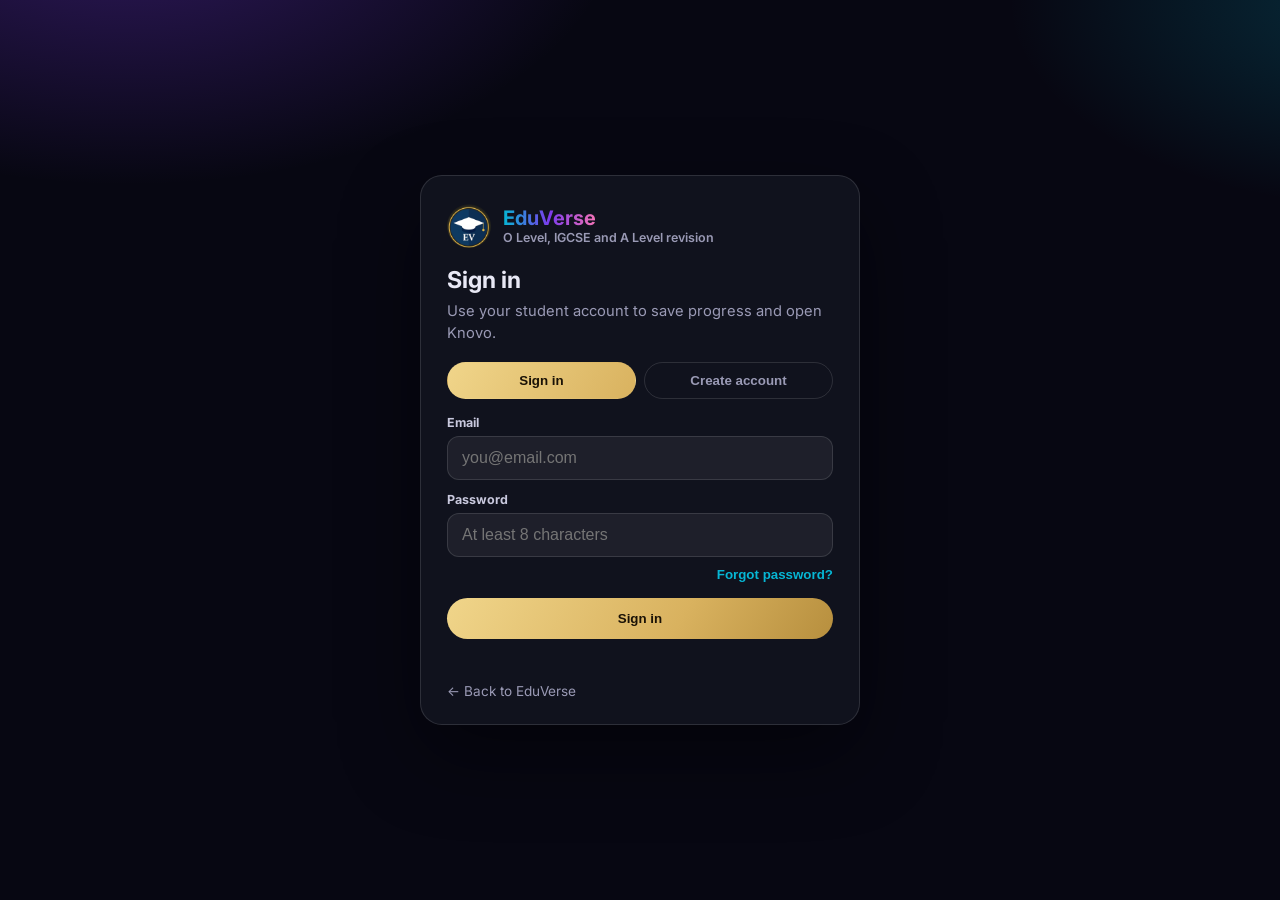
==== signin.html @ f8d031aa "Publish the EduVerse study site. Includes the restored site files, a sign-in page that matches the e" ====
<!DOCTYPE html>
<html lang="en">
<head>
<meta charset="UTF-8">
<meta name="viewport" content="width=device-width, initial-scale=1.0">
<title>Sign in — EduVerse</title>
<meta name="description" content="Sign in or create a free EduVerse student account to save progress and use Knovo.">
<meta name="theme-color" content="#070712">
<link rel="icon" type="image/png" sizes="32x32" href="icons/favicon-32.png">
<link rel="preconnect" href="https://fonts.googleapis.com">
<link rel="preconnect" href="https://fonts.gstatic.com" crossorigin>
<link href="https://fonts.googleapis.com/css2?family=Inter:wght@400;600;700;800&display=swap" rel="stylesheet">
<style>
:root{--bg:#070712;--card:#12141f;--border:rgba(255,255,255,.12);--text:#e8e8f5;--muted:#9a9ab5;--gold:#f0d58a;--gold2:#d9b25f}
*{box-sizing:border-box}
body{margin:0;min-height:100vh;font-family:Inter,system-ui,sans-serif;color:var(--text);background:radial-gradient(900px 500px at 10% -10%,rgba(124,58,237,.35),transparent 55%),radial-gradient(800px 420px at 110% 0%,rgba(6,182,212,.22),transparent 50%),var(--bg);display:flex;align-items:center;justify-content:center;padding:28px 16px}
.card{width:min(440px,100%);background:rgba(18,20,31,.92);border:1px solid var(--border);border-radius:22px;padding:28px 26px 24px;box-shadow:0 30px 80px rgba(0,0,0,.45)}
.brand{display:flex;align-items:center;gap:12px;text-decoration:none;color:inherit;margin-bottom:18px}
.brand img{width:44px;height:44px;border-radius:50%;object-fit:cover}
.brand b{font-size:1.25rem;background:linear-gradient(90deg,#06b6d4,#7c3aed,#f472b6);-webkit-background-clip:text;background-clip:text;color:transparent}
.brand span{display:block;color:var(--muted);font-size:.78rem;font-weight:600}
h1{margin:0 0 6px;font-size:1.45rem}
.lead{margin:0 0 18px;color:var(--muted);line-height:1.5;font-size:.92rem}
.tabs{display:grid;grid-template-columns:1fr 1fr;gap:8px;margin-bottom:16px}
.tabs button{border:1px solid var(--border);background:transparent;color:var(--muted);border-radius:999px;padding:10px 12px;font-weight:700;cursor:pointer}
.tabs button.on{color:#1a1206;background:linear-gradient(120deg,var(--gold),var(--gold2));border-color:transparent}
label{display:block;font-size:.78rem;font-weight:700;color:#c9c9de;margin:12px 0 6px}
input,select{width:100%;background:rgba(255,255,255,.06);border:1px solid var(--border);color:var(--text);padding:12px 14px;border-radius:12px;font-size:1rem}
.row{display:flex;justify-content:space-between;align-items:center;margin-top:10px}
.row button.link{background:none;border:none;color:#06b6d4;cursor:pointer;font-weight:700;padding:0}
.submit{width:100%;margin-top:16px;border:none;border-radius:999px;padding:13px 16px;font-weight:800;cursor:pointer;color:#1a1206;background:linear-gradient(120deg,var(--gold),var(--gold2) 60%,#b78f3e)}
.submit:disabled{opacity:.65;cursor:wait}
.msg{min-height:1.2em;margin:12px 0 0;font-size:.86rem;line-height:1.45}
.msg.err{color:#fca5a5}
.msg.ok{color:#86efac}
.back{display:inline-block;margin-top:16px;color:var(--muted);font-size:.85rem;text-decoration:none}
.back:hover{color:#fff}
</style>
</head>
<body>
<main class="card">
  <a class="brand" href="index.html"><img src="assets/eduverse_logo.png" alt=""><div><b>EduVerse</b><span>O Level, IGCSE and A Level revision</span></div></a>
  <h1 id="title">Sign in</h1>
  <p class="lead" id="lead">Use your student account to save progress and open Knovo.</p>
  <div class="tabs" role="tablist">
    <button type="button" id="tabIn" class="on" onclick="showMode('in')">Sign in</button>
    <button type="button" id="tabUp" onclick="showMode('up')">Create account</button>
  </div>
  <form id="form" autocomplete="on">
    <div id="nameWrap" hidden>
      <label for="name">Display name</label>
      <input id="name" name="name" maxlength="60" autocomplete="name" placeholder="Your name">
    </div>
    <label for="email">Email</label>
    <input id="email" name="email" type="email" required autocomplete="email" placeholder="you@email.com">
    <label for="password">Password</label>
    <input id="password" name="password" type="password" required minlength="8" autocomplete="current-password" placeholder="At least 8 characters">
    <div class="row"><span></span><button type="button" class="link" id="forgot" onclick="sendReset()">Forgot password?</button></div>
    <button class="submit" id="submit" type="submit">Sign in</button>
    <p class="msg" id="msg" role="status"></p>
  </form>
  <a class="back" id="back" href="index.html">← Back to EduVerse</a>
</main>
<script>
(function(){
  "use strict";
  var SUPA_URL="https://yazzyldmohngmotiozlj.supabase.co";
  var SUPA_KEY="sb_publishable_1p58DjFzc2m-VsPOO1thuA_gjemaUpq";
  var mode="in";
  var params=new URLSearchParams(location.search);
  function $(id){return document.getElementById(id);}
  function nextUrl(){
    var next=params.get("next")||"";
    if(!next) return "index.html";
    if(next.charAt(0)==="#") return "index.html"+next;
    if(/^[A-Za-z0-9._~/?=&%#-]+$/.test(next) && next.indexOf("..")===-1 && next.indexOf("//")!==0) return next;
    return "index.html";
  }
  function setMsg(text, kind){
    var el=$("msg");
    el.textContent=text||"";
    el.className="msg"+(kind?(" "+kind):"");
  }
  function saveSession(data){
    var user=data.user||{};
    var meta=user.user_metadata||{};
    localStorage.setItem("ev_auth_token", data.access_token);
    if(data.refresh_token) localStorage.setItem("ev_auth_refresh", data.refresh_token);
    localStorage.setItem("ev_auth_expires", String(Date.now()+((Number(data.expires_in)||3600)*1000)));
    localStorage.setItem("ev_auth_user", JSON.stringify({
      id: user.id||"",
      email: user.email||$("email").value.trim(),
      full_name: meta.full_name||$("name").value.trim()||"",
      user_role: meta.user_role||"student"
    }));
  }
  function showMode(next){
    mode=next;
    var up=next==="up";
    $("tabIn").classList.toggle("on", !up);
    $("tabUp").classList.toggle("on", up);
    $("nameWrap").hidden=!up;
    $("title").textContent=up?"Create a free account":"Sign in";
    $("lead").textContent=up?"Join EduVerse. Your notes, ranks and Knovo chats stay on your student account.":"Use your student account to save progress and open Knovo.";
    $("submit").textContent=up?"Create account":"Sign in";
    $("password").autocomplete=up?"new-password":"current-password";
    $("forgot").style.visibility=up?"hidden":"visible";
    setMsg("");
    if(up) history.replaceState(null,"","signin.html#register"+(location.search||""));
    else history.replaceState(null,"","signin.html"+(location.search||""));
  }
  window.showMode=showMode;
  async function auth(path, body){
    var res=await fetch(SUPA_URL+path,{method:"POST",headers:{"apikey":SUPA_KEY,"Authorization":"Bearer "+SUPA_KEY,"Content-Type":"application/json"},body:JSON.stringify(body)});
    var data=null;
    try{ data=await res.json(); }catch(e){ data={}; }
    if(!res.ok){
      var message=(data&& (data.msg||data.error_description||data.message||data.error)) || "Something went wrong. Please try again.";
      throw new Error(message);
    }
    return data;
  }
  $("form").addEventListener("submit", async function(ev){
    ev.preventDefault();
    var email=$("email").value.trim();
    var password=$("password").value;
    if(password.length<8){ setMsg("Use a password of at least 8 characters.","err"); return; }
    $("submit").disabled=true;
    setMsg(mode==="up"?"Creating your account…":"Signing you in…");
    try{
      if(mode==="up"){
        var name=$("name").value.trim();
        if(name.length<2){ setMsg("Please add your display name.","err"); $("submit").disabled=false; return; }
        var created=await auth("/auth/v1/signup",{email:email,password:password,data:{full_name:name,user_role:"student",study_track:"Cambridge O Level / IGCSE"}});
        if(created && created.access_token){
          saveSession(created);
          location.href=nextUrl();
          return;
        }
        setMsg("Account created. Check your email to confirm it, then sign in.","ok");
        showMode("in");
        $("email").value=email;
      }else{
        var session=await auth("/auth/v1/token?grant_type=password",{email:email,password:password});
        if(!session.access_token) throw new Error("Sign-in did not return a session.");
        saveSession(session);
        location.href=nextUrl();
        return;
      }
    }catch(err){
      setMsg(err.message||"Could not sign in.","err");
    }
    $("submit").disabled=false;
  });
  window.sendReset=async function(){
    var email=$("email").value.trim();
    if(!email){ setMsg("Enter your email first, then tap Forgot password.","err"); return; }
    $("forgot").disabled=true;
    try{
      await auth("/auth/v1/recover",{email:email});
      setMsg("If that email has an account, a reset link is on its way.","ok");
    }catch(err){
      setMsg(err.message||"Could not send a reset email.","err");
    }
    $("forgot").disabled=false;
  };
  if(location.hash==="#register") showMode("up");
  $("back").href=nextUrl();
})();
</script>
</body>
</html>
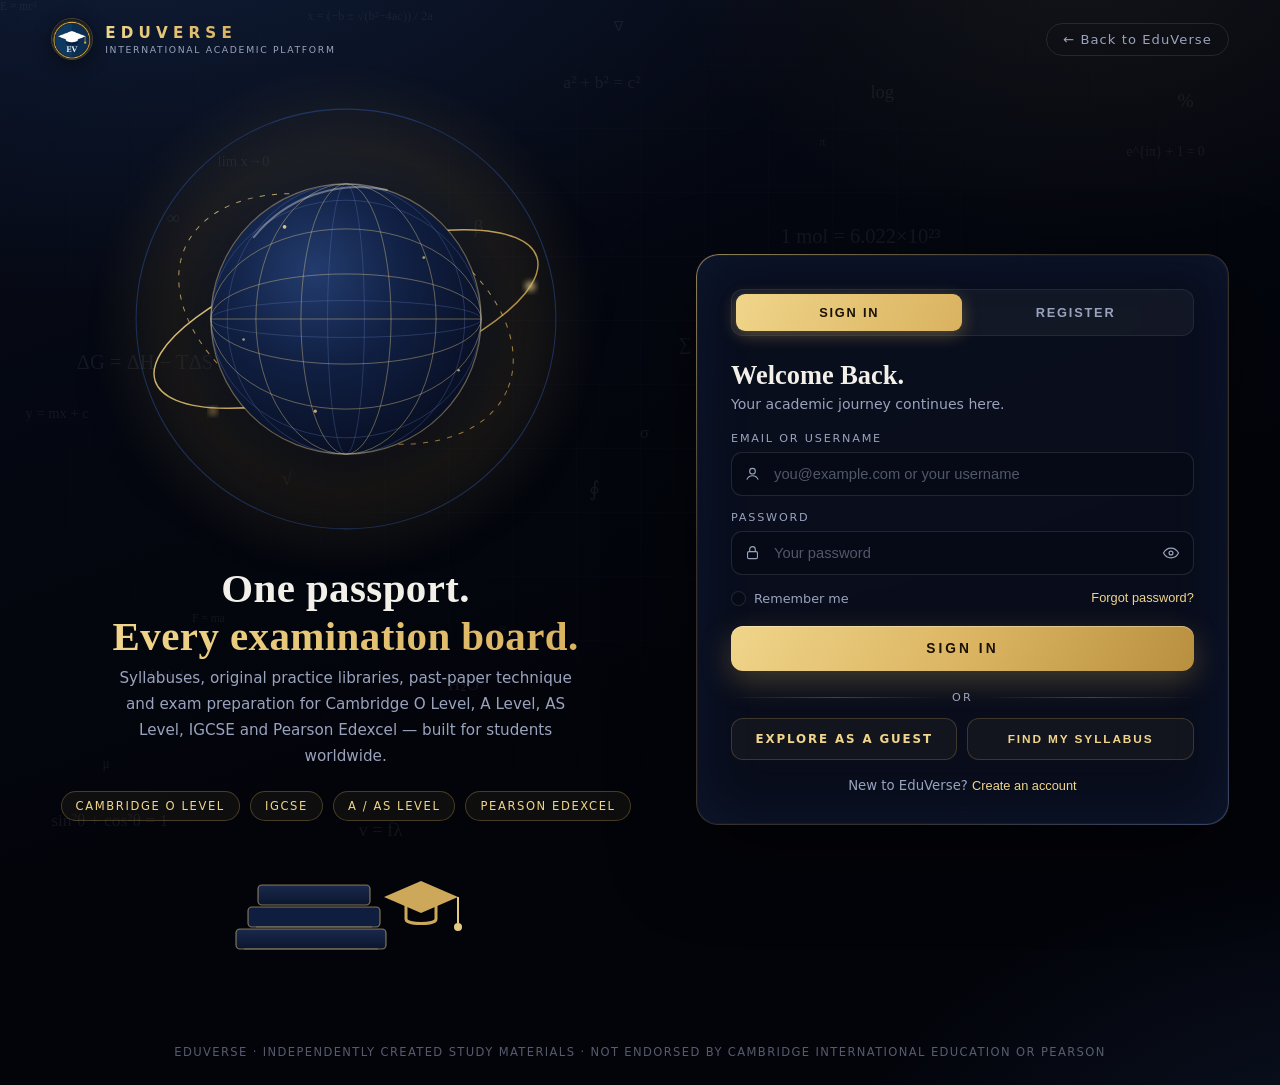
==== commit ca252b38: "Add the missing study books and original sign-in page. Restores the files from archive part 3, inclu" ====
--- a/signin.html
+++ b/signin.html
@@ -1,172 +1,850 @@
 <!DOCTYPE html>
 <html lang="en">
 <head>
-<meta charset="UTF-8">
-<meta name="viewport" content="width=device-width, initial-scale=1.0">
-<title>Sign in — EduVerse</title>
-<meta name="description" content="Sign in or create a free EduVerse student account to save progress and use Knovo.">
-<meta name="theme-color" content="#070712">
+<meta charset="utf-8">
+<meta name="viewport" content="width=device-width, initial-scale=1">
+<title>EDUVERSE — Sign In · International Academic Platform</title>
+<meta name="theme-color" content="#05070f">
+<link rel="manifest" href="manifest.webmanifest">
 <link rel="icon" type="image/png" sizes="32x32" href="icons/favicon-32.png">
-<link rel="preconnect" href="https://fonts.googleapis.com">
-<link rel="preconnect" href="https://fonts.gstatic.com" crossorigin>
-<link href="https://fonts.googleapis.com/css2?family=Inter:wght@400;600;700;800&display=swap" rel="stylesheet">
+<link rel="icon" type="image/png" sizes="192x192" href="icons/icon-192.png">
+<link rel="apple-touch-icon" href="icons/icon-192.png">
 <style>
-:root{--bg:#070712;--card:#12141f;--border:rgba(255,255,255,.12);--text:#e8e8f5;--muted:#9a9ab5;--gold:#f0d58a;--gold2:#d9b25f}
-*{box-sizing:border-box}
-body{margin:0;min-height:100vh;font-family:Inter,system-ui,sans-serif;color:var(--text);background:radial-gradient(900px 500px at 10% -10%,rgba(124,58,237,.35),transparent 55%),radial-gradient(800px 420px at 110% 0%,rgba(6,182,212,.22),transparent 50%),var(--bg);display:flex;align-items:center;justify-content:center;padding:28px 16px}
-.card{width:min(440px,100%);background:rgba(18,20,31,.92);border:1px solid var(--border);border-radius:22px;padding:28px 26px 24px;box-shadow:0 30px 80px rgba(0,0,0,.45)}
-.brand{display:flex;align-items:center;gap:12px;text-decoration:none;color:inherit;margin-bottom:18px}
-.brand img{width:44px;height:44px;border-radius:50%;object-fit:cover}
-.brand b{font-size:1.25rem;background:linear-gradient(90deg,#06b6d4,#7c3aed,#f472b6);-webkit-background-clip:text;background-clip:text;color:transparent}
-.brand span{display:block;color:var(--muted);font-size:.78rem;font-weight:600}
-h1{margin:0 0 6px;font-size:1.45rem}
-.lead{margin:0 0 18px;color:var(--muted);line-height:1.5;font-size:.92rem}
-.tabs{display:grid;grid-template-columns:1fr 1fr;gap:8px;margin-bottom:16px}
-.tabs button{border:1px solid var(--border);background:transparent;color:var(--muted);border-radius:999px;padding:10px 12px;font-weight:700;cursor:pointer}
-.tabs button.on{color:#1a1206;background:linear-gradient(120deg,var(--gold),var(--gold2));border-color:transparent}
-label{display:block;font-size:.78rem;font-weight:700;color:#c9c9de;margin:12px 0 6px}
-input,select{width:100%;background:rgba(255,255,255,.06);border:1px solid var(--border);color:var(--text);padding:12px 14px;border-radius:12px;font-size:1rem}
-.row{display:flex;justify-content:space-between;align-items:center;margin-top:10px}
-.row button.link{background:none;border:none;color:#06b6d4;cursor:pointer;font-weight:700;padding:0}
-.submit{width:100%;margin-top:16px;border:none;border-radius:999px;padding:13px 16px;font-weight:800;cursor:pointer;color:#1a1206;background:linear-gradient(120deg,var(--gold),var(--gold2) 60%,#b78f3e)}
-.submit:disabled{opacity:.65;cursor:wait}
-.msg{min-height:1.2em;margin:12px 0 0;font-size:.86rem;line-height:1.45}
-.msg.err{color:#fca5a5}
-.msg.ok{color:#86efac}
-.back{display:inline-block;margin-top:16px;color:var(--muted);font-size:.85rem;text-decoration:none}
-.back:hover{color:#fff}
+:root{
+  --bg0:#03040a; --bg1:#060b18; --navy:#0a1428; --panel:rgba(13,20,40,.62);
+  --gold:#d9b25f; --gold-2:#f0d58a; --gold-dim:rgba(217,178,95,.28);
+  --text:#f2f0e9; --muted:#9aa3bd; --line:rgba(217,178,95,.22);
+  --blue-glow:rgba(59,110,220,.16); --red:#f87171; --green:#4ade80;
+}
+*{margin:0;padding:0;box-sizing:border-box}
+html,body{min-height:100%}
+body{
+  background:
+    radial-gradient(1200px 700px at 12% -10%, rgba(43,76,138,.28), transparent 60%),
+    radial-gradient(1000px 600px at 108% 110%, rgba(43,76,138,.22), transparent 55%),
+    radial-gradient(700px 500px at 85% -5%, rgba(217,178,95,.07), transparent 60%),
+    linear-gradient(160deg, var(--bg1), var(--bg0) 60%);
+  color:var(--text);
+  font-family:"Segoe UI",system-ui,-apple-system,sans-serif;
+  overflow-x:hidden;
+}
+.serif{font-family:Georgia,"Times New Roman",serif}
+/* ---------- background decorations ---------- */
+.formula-field{position:fixed;inset:0;pointer-events:none;z-index:0;overflow:hidden}
+.formula-field span{
+  position:absolute;color:rgba(154,163,189,.10);font-family:Georgia,serif;
+  animation:drift 26s linear infinite;white-space:nowrap;user-select:none;
+}
+@keyframes drift{0%{transform:translateY(0) rotate(-4deg)}50%{transform:translateY(-26px) rotate(3deg)}100%{transform:translateY(0) rotate(-4deg)}}
+.gridlines{position:fixed;inset:0;z-index:0;pointer-events:none;opacity:.5;
+  background-image:linear-gradient(rgba(120,140,190,.05) 1px,transparent 1px),linear-gradient(90deg,rgba(120,140,190,.05) 1px,transparent 1px);
+  background-size:64px 64px;
+  mask-image:radial-gradient(900px 600px at 50% 40%,#000 30%,transparent 75%);
+  -webkit-mask-image:radial-gradient(900px 600px at 50% 40%,#000 30%,transparent 75%);
+}
+/* ---------- top bar ---------- */
+.topbar{position:relative;z-index:5;display:flex;align-items:center;justify-content:space-between;
+  padding:18px 4vw;max-width:1380px;margin:0 auto}
+.brand{display:flex;align-items:center;gap:12px;text-decoration:none}
+.brand .mark{width:42px;height:42px;flex:0 0 42px;border-radius:50%;overflow:hidden;
+  border:1px solid var(--gold-dim);box-shadow:0 4px 18px rgba(0,0,0,.45)}
+.brand .mark img{display:block;width:100%;height:100%;object-fit:cover}
+.brand .name{font-weight:800;letter-spacing:.34em;font-size:.95rem;
+  background:linear-gradient(90deg,var(--gold-2),var(--gold));-webkit-background-clip:text;background-clip:text;color:transparent}
+.brand .tagline{display:block;letter-spacing:.18em;font-size:.58rem;color:var(--muted);margin-top:2px}
+.home-link{color:var(--muted);text-decoration:none;font-size:.82rem;letter-spacing:.08em;
+  border:1px solid rgba(255,255,255,.10);padding:8px 16px;border-radius:999px;transition:.25s}
+.home-link:hover{color:var(--gold-2);border-color:var(--gold-dim);box-shadow:0 0 16px rgba(217,178,95,.15)}
+/* ---------- layout ---------- */
+.stage{position:relative;z-index:2;max-width:1380px;margin:0 auto;padding:26px 4vw 70px;
+  display:grid;grid-template-columns:1.05fr .95fr;gap:56px;align-items:center;min-height:calc(100vh - 90px)}
+/* ---------- showcase (left) ---------- */
+.showcase{text-align:center}
+.globe-wrap{position:relative;width:min(430px,80vw);margin:0 auto;aspect-ratio:1}
+.globe-glow{position:absolute;inset:-12%;border-radius:50%;
+  background:radial-gradient(circle,rgba(59,110,220,.28),rgba(217,178,95,.10) 45%,transparent 68%);
+  animation:breathe 6s ease-in-out infinite}
+@keyframes breathe{0%,100%{opacity:.75;transform:scale(1)}50%{opacity:1;transform:scale(1.045)}}
+.globe-wrap svg{position:relative;width:100%;height:100%;filter:drop-shadow(0 18px 40px rgba(0,0,0,.55))}
+.orbit-slow{transform-origin:210px 210px;animation:orbit 34s linear infinite}
+.orbit-fast{transform-origin:210px 210px;animation:orbit 18s linear infinite reverse}
+@keyframes orbit{to{transform:rotate(360deg)}}
+.showcase h1{font-family:Georgia,serif;font-weight:600;font-size:clamp(1.9rem,3.2vw,2.7rem);
+  margin:26px 0 6px;letter-spacing:.01em}
+.showcase h1 em{font-style:normal;background:linear-gradient(90deg,var(--gold-2),var(--gold));
+  -webkit-background-clip:text;background-clip:text;color:transparent}
+.showcase .lede{color:var(--muted);font-size:.95rem;max-width:480px;margin:0 auto;line-height:1.7}
+.crests{display:flex;justify-content:center;gap:10px;flex-wrap:wrap;margin-top:22px}
+.crest{font-size:.72rem;letter-spacing:.14em;color:var(--gold-2);border:1px solid var(--gold-dim);
+  padding:7px 14px;border-radius:999px;background:rgba(217,178,95,.06)}
+.shelf{margin:30px auto 0;width:min(300px,70%);opacity:.95}
+/* ---------- auth card (right) ---------- */
+.auth-card{position:relative;border-radius:22px;padding:34px 34px 30px;
+  background:var(--panel);border:1px solid var(--line);
+  backdrop-filter:blur(18px);-webkit-backdrop-filter:blur(18px);
+  box-shadow:0 30px 80px rgba(0,0,0,.55),0 0 0 1px rgba(255,255,255,.03) inset,0 0 60px rgba(59,110,220,.10) inset}
+.auth-card::before{content:"";position:absolute;inset:-1px;border-radius:23px;padding:1px;pointer-events:none;
+  background:linear-gradient(140deg,rgba(240,213,138,.5),transparent 30%,transparent 70%,rgba(59,110,220,.35));
+  -webkit-mask:linear-gradient(#000 0 0) content-box,linear-gradient(#000 0 0);-webkit-mask-composite:xor;mask-composite:exclude}
+.card-head{margin-bottom:20px}
+.card-head h2{font-family:Georgia,serif;font-size:1.65rem;font-weight:600}
+.card-head p{color:var(--muted);font-size:.88rem;margin-top:5px}
+/* tabs */
+.tabs{display:flex;position:relative;background:rgba(255,255,255,.045);border:1px solid rgba(255,255,255,.07);
+  border-radius:12px;padding:4px;margin-bottom:24px}
+.tabs button{flex:1;background:none;border:none;color:var(--muted);font-size:.8rem;font-weight:700;
+  letter-spacing:.14em;padding:11px 0;border-radius:9px;cursor:pointer;position:relative;z-index:1;transition:color .3s}
+.tabs button[aria-selected="true"]{color:#1a1206}
+.tab-ink{position:absolute;top:4px;bottom:4px;width:calc(50% - 4px);left:4px;border-radius:9px;
+  background:linear-gradient(120deg,var(--gold-2),var(--gold));
+  box-shadow:0 4px 16px rgba(217,178,95,.35);transition:transform .38s cubic-bezier(.6,.05,.2,1)}
+.tabs.register .tab-ink{transform:translateX(100%)}
+/* views */
+.view{display:none;animation:viewIn .45s cubic-bezier(.3,.7,.3,1)}
+.view.active{display:block}
+@keyframes viewIn{from{opacity:0;transform:translateY(14px)}to{opacity:1;transform:none}}
+/* fields */
+.field{margin-bottom:15px}
+.field label{display:block;font-size:.7rem;letter-spacing:.16em;color:var(--muted);margin-bottom:7px;text-transform:uppercase}
+.inwrap{position:relative}
+.inwrap .icon{position:absolute;left:13px;top:50%;transform:translateY(-50%);width:17px;height:17px;
+  color:var(--muted);transition:color .3s;pointer-events:none}
+input,select{width:100%;background:rgba(6,10,22,.72);border:1px solid rgba(255,255,255,.11);
+  color:var(--text);border-radius:11px;padding:13px 14px 13px 42px;font-size:.92rem;outline:none;
+  transition:border-color .25s, box-shadow .25s, background .25s;appearance:none}
+select{padding-left:14px;cursor:pointer;
+  background-image:url("data:image/svg+xml,%3Csvg xmlns='http://www.w3.org/2000/svg' width='10' height='6'%3E%3Cpath d='M1 1l4 4 4-4' stroke='%23d9b25f' fill='none' stroke-width='1.5'/%3E%3C/svg%3E");
+  background-repeat:no-repeat;background-position:right 14px center}
+select option{background:#0a1428;color:var(--text)}
+input::placeholder{color:rgba(154,163,189,.5)}
+input:focus,select:focus{border-color:var(--gold);box-shadow:0 0 0 3px rgba(217,178,95,.16),0 0 22px rgba(217,178,95,.14);
+  background:rgba(10,16,32,.85)}
+.inwrap:focus-within .icon{color:var(--gold)}
+input[aria-invalid="true"],select[aria-invalid="true"]{border-color:var(--red);box-shadow:0 0 0 3px rgba(248,113,113,.14)}
+.err{display:none;color:#fca5a5;font-size:.74rem;margin-top:6px;line-height:1.45}
+.err.show{display:block;animation:viewIn .3s}
+.eye{position:absolute;right:6px;top:50%;transform:translateY(-50%);background:none;border:none;cursor:pointer;
+  color:var(--muted);padding:8px;border-radius:8px;display:grid;place-items:center;transition:.25s}
+.eye:hover{color:var(--gold-2)}
+.eye svg{width:18px;height:18px}
+/* options row */
+.optrow{display:flex;justify-content:space-between;align-items:center;margin:2px 0 20px;font-size:.8rem}
+.remember{display:flex;align-items:center;gap:8px;color:var(--muted);cursor:pointer;user-select:none}
+.remember input{width:15px;height:15px;padding:0;accent-color:var(--gold);cursor:pointer}
+.linklike{background:none;border:none;color:var(--gold-2);font-size:.8rem;cursor:pointer;padding:0;
+  text-decoration:none;border-bottom:1px solid transparent;transition:.25s}
+.linklike:hover{border-bottom-color:var(--gold)}
+/* buttons */
+.btn-gold{position:relative;width:100%;border:none;cursor:pointer;border-radius:12px;padding:15px;
+  font-weight:800;letter-spacing:.22em;font-size:.86rem;color:#191104;
+  background:linear-gradient(120deg,var(--gold-2),var(--gold) 55%,#b78f3e);
+  box-shadow:0 10px 30px rgba(217,178,95,.28),0 1px 0 rgba(255,255,255,.35) inset;
+  transition:transform .22s, box-shadow .22s, filter .22s;overflow:hidden}
+.btn-gold:hover{transform:translateY(-2px);box-shadow:0 16px 42px rgba(217,178,95,.4);filter:brightness(1.06)}
+.btn-gold:active{transform:translateY(0) scale(.99)}
+.btn-gold:disabled{opacity:.75;cursor:wait;transform:none}
+.btn-gold .spinner{display:none;width:17px;height:17px;border:2.5px solid rgba(25,17,4,.25);
+  border-top-color:#191104;border-radius:50%;animation:spin .7s linear infinite;vertical-align:-3px;margin-right:9px}
+.btn-gold.loading .spinner{display:inline-block}
+@keyframes spin{to{transform:rotate(360deg)}}
+.btn-ghost{flex:1;border:1px solid var(--line);background:rgba(217,178,95,.05);color:var(--gold-2);
+  border-radius:12px;padding:13px 10px;font-weight:700;letter-spacing:.16em;font-size:.74rem;cursor:pointer;transition:.25s;text-align:center;text-decoration:none;display:block}
+.btn-ghost:hover{background:rgba(217,178,95,.13);border-color:var(--gold);box-shadow:0 0 22px rgba(217,178,95,.18);transform:translateY(-1px)}
+.btn-row{display:flex;gap:10px;margin-top:14px}
+.divider{display:flex;align-items:center;gap:12px;color:var(--muted);font-size:.7rem;letter-spacing:.2em;margin:20px 0 14px}
+.divider::before,.divider::after{content:"";flex:1;height:1px;background:linear-gradient(90deg,transparent,rgba(217,178,95,.3),transparent)}
+.switchline{text-align:center;color:var(--muted);font-size:.83rem;margin-top:18px}
+/* notice */
+.notice{display:none;border-radius:12px;padding:13px 15px;font-size:.82rem;line-height:1.6;margin-top:16px;animation:viewIn .35s}
+.notice.show{display:block}
+.notice.amber{background:rgba(217,178,95,.09);border:1px solid var(--gold-dim);color:#eed9a4}
+.notice.green{background:rgba(74,222,128,.08);border:1px solid rgba(74,222,128,.3);color:#bbf7d0}
+.notice.red{background:rgba(248,113,113,.08);border:1px solid rgba(248,113,113,.3);color:#fecaca}
+/* strength meter */
+.meter{height:4px;border-radius:99px;background:rgba(255,255,255,.08);margin-top:8px;overflow:hidden}
+.meter i{display:block;height:100%;width:0;border-radius:99px;transition:width .35s, background .35s}
+/* ---------- syllabus finder modal ---------- */
+.modal-veil{position:fixed;inset:0;z-index:50;background:rgba(3,4,10,.78);backdrop-filter:blur(8px);
+  display:none;align-items:center;justify-content:center;padding:20px}
+.modal-veil.open{display:flex;animation:veilIn .3s}
+@keyframes veilIn{from{opacity:0}to{opacity:1}}
+.modal{width:min(620px,94vw);max-height:90vh;overflow:auto;border-radius:20px;padding:32px;
+  background:linear-gradient(165deg,#0c1528,#070d1c);border:1px solid var(--line);
+  box-shadow:0 40px 100px rgba(0,0,0,.7),0 0 50px rgba(59,110,220,.12) inset;animation:viewIn .4s}
+.modal h3{font-family:Georgia,serif;font-size:1.4rem;margin-bottom:4px}
+.modal .sub{color:var(--muted);font-size:.85rem;margin-bottom:22px}
+.modal .close{float:right;background:none;border:1px solid rgba(255,255,255,.12);color:var(--muted);
+  width:32px;height:32px;border-radius:9px;cursor:pointer;font-size:.95rem;transition:.25s}
+.modal .close:hover{color:var(--gold-2);border-color:var(--gold-dim)}
+.finder-grid{display:grid;grid-template-columns:1fr 1fr;gap:14px}
+.finder-grid .field{margin-bottom:0}
+.finder-grid .full{grid-column:1/-1}
+.finder-result{display:none;margin-top:20px;border:1px solid var(--gold-dim);border-radius:14px;
+  padding:18px;background:rgba(217,178,95,.05);animation:viewIn .4s}
+.finder-result.show{display:block}
+.finder-result .subjname{font-size:1.05rem;font-weight:700;margin-bottom:4px}
+.finder-result .subjmeta{color:var(--muted);font-size:.8rem;margin-bottom:14px}
+.finder-empty{color:#eed9a4;font-size:.85rem;line-height:1.65}
+/* footer strip */
+.foot{position:relative;z-index:2;text-align:center;color:rgba(154,163,189,.55);font-size:.72rem;
+  letter-spacing:.12em;padding:0 4vw 26px}
+/* ---------- responsive ---------- */
+@media (max-width:1020px){
+  .stage{grid-template-columns:1fr;gap:36px;padding-top:10px}
+  .globe-wrap{width:min(280px,64vw)}
+  .showcase h1{margin-top:16px}
+  .shelf{display:none}
+}
+@media (max-width:520px){
+  .auth-card{padding:26px 20px}
+  .finder-grid{grid-template-columns:1fr}
+  .btn-row{flex-direction:column}
+  .brand .tagline{display:none}
+}
+@media (prefers-reduced-motion:reduce){
+  *,*::before,*::after{animation-duration:.01ms!important;animation-iteration-count:1!important;transition-duration:.01ms!important}
+}
 </style>
 </head>
 <body>
-<main class="card">
-  <a class="brand" href="index.html"><img src="assets/eduverse_logo.png" alt=""><div><b>EduVerse</b><span>O Level, IGCSE and A Level revision</span></div></a>
-  <h1 id="title">Sign in</h1>
-  <p class="lead" id="lead">Use your student account to save progress and open Knovo.</p>
-  <div class="tabs" role="tablist">
-    <button type="button" id="tabIn" class="on" onclick="showMode('in')">Sign in</button>
-    <button type="button" id="tabUp" onclick="showMode('up')">Create account</button>
+<div class="gridlines" aria-hidden="true"></div>
+<div class="formula-field" aria-hidden="true" id="formulaField"></div>
+
+<header class="topbar">
+  <a class="brand" href="index.html">
+    <span class="mark"><img src="assets/eduverse_logo.png" alt=""></span>
+    <span><span class="name">EDUVERSE</span><span class="tagline">INTERNATIONAL ACADEMIC PLATFORM</span></span>
+  </a>
+  <a class="home-link" href="index.html">← Back to EduVerse</a>
+</header>
+
+<main class="stage">
+  <!-- ================= SHOWCASE ================= -->
+  <section class="showcase" aria-hidden="false">
+    <div class="globe-wrap">
+      <div class="globe-glow"></div>
+      <svg viewBox="0 0 420 420" role="img" aria-label="Glowing globe with golden orbital lines">
+        <defs>
+          <radialGradient id="gsurf" cx="38%" cy="32%" r="80%">
+            <stop offset="0%" stop-color="#233c6e"/>
+            <stop offset="45%" stop-color="#101f42"/>
+            <stop offset="100%" stop-color="#060b1c"/>
+          </radialGradient>
+          <linearGradient id="ggold" x1="0" y1="0" x2="1" y2="1">
+            <stop offset="0%" stop-color="#f0d58a"/><stop offset="100%" stop-color="#b78f3e"/>
+          </linearGradient>
+          <filter id="soft" x="-40%" y="-40%" width="180%" height="180%">
+            <feGaussianBlur stdDeviation="3.2"/>
+          </filter>
+        </defs>
+        <!-- orbital rings -->
+        <g class="orbit-slow" opacity=".9">
+          <ellipse cx="210" cy="210" rx="196" ry="66" fill="none" stroke="url(#ggold)" stroke-width="1.4" transform="rotate(-18 210 210)"/>
+          <circle cx="390" cy="178" r="4.5" fill="#f0d58a" filter="url(#soft)"/>
+        </g>
+        <g class="orbit-fast" opacity=".75">
+          <ellipse cx="210" cy="210" rx="172" ry="110" fill="none" stroke="url(#ggold)" stroke-width="1" stroke-dasharray="5 7" transform="rotate(24 210 210)"/>
+          <circle cx="80" cy="300" r="3.2" fill="#d9b25f" filter="url(#soft)"/>
+        </g>
+        <ellipse cx="210" cy="210" rx="205" ry="205" fill="none" stroke="rgba(59,110,220,.35)" stroke-width="1"/>
+        <!-- globe sphere -->
+        <circle cx="210" cy="210" r="132" fill="url(#gsurf)" stroke="rgba(240,213,138,.4)" stroke-width="1.2"/>
+        <!-- latitude / longitude -->
+        <g stroke="rgba(240,213,138,.42)" fill="none" stroke-width=".9">
+          <ellipse cx="210" cy="210" rx="132" ry="44"/>
+          <ellipse cx="210" cy="210" rx="132" ry="88"/>
+          <ellipse cx="210" cy="210" rx="44" ry="132"/>
+          <ellipse cx="210" cy="210" rx="88" ry="132"/>
+          <line x1="78" y1="210" x2="342" y2="210"/>
+        </g>
+        <g stroke="rgba(120,150,220,.30)" fill="none" stroke-width=".8">
+          <ellipse cx="210" cy="210" rx="132" ry="18"/>
+          <ellipse cx="210" cy="210" rx="18" ry="132"/>
+          <ellipse cx="210" cy="210" rx="116" ry="132"/>
+          <ellipse cx="210" cy="210" rx="132" ry="116"/>
+        </g>
+        <!-- meridian shine + stars -->
+        <path d="M120 130 A132 132 0 0 1 250 84" stroke="rgba(255,255,255,.35)" stroke-width="2" fill="none" stroke-linecap="round"/>
+        <g fill="#f0d58a">
+          <circle cx="150" cy="120" r="1.8" opacity=".9"/><circle cx="286" cy="150" r="1.4" opacity=".7"/>
+          <circle cx="180" cy="300" r="1.6" opacity=".8"/><circle cx="320" cy="260" r="1.2" opacity=".7"/>
+          <circle cx="110" cy="230" r="1.3" opacity=".7"/>
+        </g>
+      </svg>
+    </div>
+
+    <h1 class="serif">One passport.<br><em>Every examination board.</em></h1>
+    <p class="lede">Syllabuses, original practice libraries, past-paper technique and exam preparation for Cambridge O Level, A Level, AS Level, IGCSE and Pearson Edexcel — built for students worldwide.</p>
+
+    <div class="crests">
+      <span class="crest">CAMBRIDGE O LEVEL</span>
+      <span class="crest">IGCSE</span>
+      <span class="crest">A / AS LEVEL</span>
+      <span class="crest">PEARSON EDEXCEL</span>
+    </div>
+
+    <!-- books & graduation cap -->
+    <svg class="shelf" viewBox="0 0 300 120" aria-hidden="true">
+      <defs><linearGradient id="spine" x1="0" y1="0" x2="0" y2="1"><stop offset="0%" stop-color="#1b2c52"/><stop offset="100%" stop-color="#0c1730"/></linearGradient></defs>
+      <g stroke="rgba(240,213,138,.55)" stroke-width="1.2">
+        <rect x="40" y="78" width="150" height="20" rx="4" fill="url(#spine)"/>
+        <rect x="52" y="56" width="132" height="20" rx="4" fill="#101f42"/>
+        <rect x="62" y="34" width="112" height="20" rx="4" fill="url(#spine)"/>
+        <line x1="48" y1="98" x2="182" y2="98" stroke="rgba(240,213,138,.35)"/>
+        <line x1="60" y1="76" x2="176" y2="76" stroke="rgba(240,213,138,.35)"/>
+      </g>
+      <g>
+        <path d="M225 30 L262 46 L225 62 L188 46 Z" fill="#d9b25f"/>
+        <path d="M210 54 v14 c0 6 30 6 30 0 V54" fill="none" stroke="#d9b25f" stroke-width="3"/>
+        <line x1="262" y1="46" x2="262" y2="72" stroke="#f0d58a" stroke-width="2"/>
+        <circle cx="262" cy="76" r="4" fill="#f0d58a"/>
+      </g>
+    </svg>
+  </section>
+
+  <!-- ================= AUTH CARD ================= -->
+  <section class="auth-card" aria-label="Account access">
+    <div class="tabs" id="tabs" role="tablist" aria-label="Sign in or create account">
+      <div class="tab-ink" aria-hidden="true"></div>
+      <button role="tab" id="tab-login" aria-selected="true" onclick="setTab('login')">SIGN IN</button>
+      <button role="tab" id="tab-register" aria-selected="false" onclick="setTab('register')">REGISTER</button>
+    </div>
+
+    <!-- ===== LOGIN ===== -->
+    <div class="view active" id="view-login" role="tabpanel" aria-labelledby="tab-login">
+      <div class="card-head">
+        <h2 class="serif">Welcome Back.</h2>
+        <p>Your academic journey continues here.</p>
+      </div>
+      <form id="formLogin" novalidate>
+        <div class="field">
+          <label for="loginId">Email or Username</label>
+          <div class="inwrap">
+            <svg class="icon" viewBox="0 0 24 24" fill="none" stroke="currentColor" stroke-width="1.6"><circle cx="12" cy="8" r="4"/><path d="M4 20c1.5-4 5-5.5 8-5.5s6.5 1.5 8 5.5"/></svg>
+            <input id="loginId" name="identifier" type="text" autocomplete="username" placeholder="you@example.com or your username">
+          </div>
+          <small class="err" id="err-loginId"></small>
+        </div>
+        <div class="field">
+          <label for="loginPw">Password</label>
+          <div class="inwrap">
+            <svg class="icon" viewBox="0 0 24 24" fill="none" stroke="currentColor" stroke-width="1.6"><rect x="5" y="10" width="14" height="10" rx="2"/><path d="M8 10V7a4 4 0 1 1 8 0v3"/></svg>
+            <input id="loginPw" name="password" type="password" autocomplete="current-password" placeholder="Your password">
+            <button type="button" class="eye" onclick="togglePw('loginPw',this)" aria-label="Show or hide password">
+              <svg viewBox="0 0 24 24" fill="none" stroke="currentColor" stroke-width="1.6"><path d="M2 12s3.5-6.5 10-6.5S22 12 22 12s-3.5 6.5-10 6.5S2 12 2 12Z"/><circle cx="12" cy="12" r="2.6"/></svg>
+            </button>
+          </div>
+          <small class="err" id="err-loginPw"></small>
+        </div>
+        <div class="optrow">
+          <label class="remember"><input type="checkbox" id="rememberMe"> Remember me</label>
+          <button type="button" class="linklike" onclick="showRecover()">Forgot password?</button>
+        </div>
+        <button class="btn-gold" id="btnLogin" type="submit"><span class="spinner"></span>SIGN IN</button>
+        <div class="notice" id="noticeLogin" role="alert"></div>
+      </form>
+      <div class="divider">OR</div>
+      <div class="btn-row">
+        <a class="btn-ghost" href="index.html">EXPLORE AS A GUEST</a>
+        <button class="btn-ghost" onclick="openFinder()">FIND MY SYLLABUS</button>
+      </div>
+      <p class="switchline">New to EduVerse? <button class="linklike" onclick="setTab('register')">Create an account</button></p>
+    </div>
+
+    <!-- ===== REGISTER ===== -->
+    <div class="view" id="view-register" role="tabpanel" aria-labelledby="tab-register">
+      <div class="card-head">
+        <h2 class="serif">Join EduVerse.</h2>
+        <p>Create your free account and unlock your full study workspace.</p>
+      </div>
+      <form id="formRegister" novalidate>
+        <div class="field">
+          <label for="regName">Full Name</label>
+          <div class="inwrap">
+            <svg class="icon" viewBox="0 0 24 24" fill="none" stroke="currentColor" stroke-width="1.6"><circle cx="12" cy="8" r="4"/><path d="M4 20c1.5-4 5-5.5 8-5.5s6.5 1.5 8 5.5"/></svg>
+            <input id="regName" name="fullname" type="text" autocomplete="name" placeholder="e.g. Ayesha Khan">
+          </div>
+          <small class="err" id="err-regName"></small>
+        </div>
+        <div class="field">
+          <label for="regEmail">Email Address</label>
+          <div class="inwrap">
+            <svg class="icon" viewBox="0 0 24 24" fill="none" stroke="currentColor" stroke-width="1.6"><rect x="3" y="5" width="18" height="14" rx="2"/><path d="m3 7 9 6 9-6"/></svg>
+            <input id="regEmail" name="email" type="email" autocomplete="email" placeholder="you@example.com">
+          </div>
+          <small class="err" id="err-regEmail"></small>
+        </div>
+        <div class="field">
+          <label for="regUser">Username</label>
+          <div class="inwrap">
+            <svg class="icon" viewBox="0 0 24 24" fill="none" stroke="currentColor" stroke-width="1.6"><path d="M4 6h16M4 12h10M4 18h13"/></svg>
+            <input id="regUser" name="username" type="text" autocomplete="username" placeholder="letters, numbers, _ only">
+          </div>
+          <small class="err" id="err-regUser"></small>
+        </div>
+        <div class="field">
+          <label for="regPw">Password</label>
+          <div class="inwrap">
+            <svg class="icon" viewBox="0 0 24 24" fill="none" stroke="currentColor" stroke-width="1.6"><rect x="5" y="10" width="14" height="10" rx="2"/><path d="M8 10V7a4 4 0 1 1 8 0v3"/></svg>
+            <input id="regPw" name="password" type="password" autocomplete="new-password" placeholder="Minimum 8 characters">
+            <button type="button" class="eye" onclick="togglePw('regPw',this)" aria-label="Show or hide password">
+              <svg viewBox="0 0 24 24" fill="none" stroke="currentColor" stroke-width="1.6"><path d="M2 12s3.5-6.5 10-6.5S22 12 22 12s-3.5 6.5-10 6.5S2 12 2 12Z"/><circle cx="12" cy="12" r="2.6"/></svg>
+            </button>
+          </div>
+          <div class="meter" aria-hidden="true"><i id="pwMeter"></i></div>
+          <small class="err" id="err-regPw"></small>
+        </div>
+        <div class="field">
+          <label for="regPw2">Confirm Password</label>
+          <div class="inwrap">
+            <svg class="icon" viewBox="0 0 24 24" fill="none" stroke="currentColor" stroke-width="1.6"><path d="M9 12.5 11 15l4.5-5.5"/><circle cx="12" cy="12" r="9"/></svg>
+            <input id="regPw2" name="confirm" type="password" autocomplete="new-password" placeholder="Repeat your password">
+          </div>
+          <small class="err" id="err-regPw2"></small>
+        </div>
+        <div class="finder-grid">
+          <div class="field">
+            <label for="regRole">Account Role</label>
+            <select id="regRole" name="role" onchange="roleInfo()">
+              <option value="student">Student</option>
+              <option value="teacher">Teacher</option>
+            </select>
+            <small class="err" id="err-regRole"></small>
+          </div>
+          <div class="field">
+            <label for="regBoard">Exam Board</label>
+            <select id="regBoard" name="board">
+              <option value="">Select board…</option>
+              <option value="cambridge">Cambridge International</option>
+              <option value="edexcel">Pearson Edexcel</option>
+            </select>
+            <small class="err" id="err-regBoard"></small>
+          </div>
+          <div class="field">
+            <label for="regQual">Qualification</label>
+            <select id="regQual" name="qualification">
+              <option value="">Select qualification…</option>
+              <option>O Level</option>
+              <option>IGCSE</option>
+              <option>AS Level</option>
+              <option>A Level</option>
+            </select>
+            <small class="err" id="err-regQual"></small>
+          </div>
+        </div>
+        <div class="notice" id="roleInfo" style="display:none;margin:4px 0 2px"></div>
+        <div style="height:16px"></div>
+        <button class="btn-gold" id="btnRegister" type="submit"><span class="spinner"></span>CREATE MY ACCOUNT</button>
+        <div class="notice" id="noticeRegister" role="alert"></div>
+      </form>
+      <p class="switchline">Already have an account? <button class="linklike" onclick="setTab('login')">Sign in</button></p>
+    </div>
+
+    <!-- ===== RECOVER ===== -->
+    <div class="view" id="view-recover" aria-label="Password recovery">
+      <div class="card-head">
+        <h2 class="serif">Reset your password.</h2>
+        <p>Enter your account email and we will send you a reset link.</p>
+      </div>
+      <form id="formRecover" novalidate>
+        <div class="field">
+          <label for="recEmail">Email Address</label>
+          <div class="inwrap">
+            <svg class="icon" viewBox="0 0 24 24" fill="none" stroke="currentColor" stroke-width="1.6"><rect x="3" y="5" width="18" height="14" rx="2"/><path d="m3 7 9 6 9-6"/></svg>
+            <input id="recEmail" name="email" type="email" autocomplete="email" placeholder="you@example.com">
+          </div>
+          <small class="err" id="err-recEmail"></small>
+        </div>
+        <button class="btn-gold" id="btnRecover" type="submit"><span class="spinner"></span>SEND RESET LINK</button>
+        <div class="notice" id="noticeRecover" role="alert"></div>
+      </form>
+      <p class="switchline"><button class="linklike" onclick="showLogin()">← Back to sign in</button></p>
+    </div>
+  </section>
+</main>
+
+<!-- ================= SYLLABUS FINDER ================= -->
+<div class="modal-veil" id="finderVeil" role="dialog" aria-modal="true" aria-labelledby="finderTitle">
+  <div class="modal">
+    <button class="close" onclick="closeFinder()" aria-label="Close">✕</button>
+    <h3 class="serif" id="finderTitle">Find My Syllabus</h3>
+    <p class="sub">Choose your board, qualification and subject — we will take you straight to its EduVerse resources.</p>
+    <div class="finder-grid">
+      <div class="field">
+        <label for="fBoard">1 · Exam Board</label>
+        <select id="fBoard" onchange="finderStep()">
+          <option value="">Select board…</option>
+          <option value="cambridge">Cambridge International</option>
+          <option value="edexcel">Pearson Edexcel</option>
+        </select>
+      </div>
+      <div class="field">
+        <label for="fQual">2 · Qualification</label>
+        <select id="fQual" onchange="finderStep()">
+          <option value="">Select qualification…</option>
+          <option value="olevel">O Level</option>
+          <option value="igcse">IGCSE</option>
+          <option value="aslevel">AS Level</option>
+          <option value="alevel">A Level</option>
+        </select>
+      </div>
+      <div class="field full">
+        <label for="fSubject">3 · Subject</label>
+        <select id="fSubject" onchange="finderStep()">
+          <option value="">Select subject…</option>
+        </select>
+      </div>
+    </div>
+    <div class="finder-result" id="finderResult"></div>
   </div>
-  <form id="form" autocomplete="on">
-    <div id="nameWrap" hidden>
-      <label for="name">Display name</label>
-      <input id="name" name="name" maxlength="60" autocomplete="name" placeholder="Your name">
-    </div>
-    <label for="email">Email</label>
-    <input id="email" name="email" type="email" required autocomplete="email" placeholder="you@email.com">
-    <label for="password">Password</label>
-    <input id="password" name="password" type="password" required minlength="8" autocomplete="current-password" placeholder="At least 8 characters">
-    <div class="row"><span></span><button type="button" class="link" id="forgot" onclick="sendReset()">Forgot password?</button></div>
-    <button class="submit" id="submit" type="submit">Sign in</button>
-    <p class="msg" id="msg" role="status"></p>
-  </form>
-  <a class="back" id="back" href="index.html">← Back to EduVerse</a>
-</main>
+</div>
+
+<p class="foot">EDUVERSE · INDEPENDENTLY CREATED STUDY MATERIALS · NOT ENDORSED BY CAMBRIDGE INTERNATIONAL EDUCATION OR PEARSON</p>
 <script>
+/* ============================================================
+   EDUVERSE — Auth front-end
+   AUTHENTICATION ADAPTER
+   ------------------------------------------------------------
+   This page is fully wired to a real authentication API.
+   Set EV_AUTH.baseUrl to your auth server (or leave "" for
+   same-origin) and expose these endpoints:
+     POST {baseUrl}/api/auth/login     {identifier, password}
+     POST {baseUrl}/api/auth/register  {name, email, username, password, board, qualification}
+     POST {baseUrl}/api/auth/recover   {email}
+   Expected JSON success: {"ok":true, "token":"…", "user":{…}}
+   Expected JSON failure: {"ok":false, "error":"message"}
+   The server MUST hash passwords (bcrypt/argon2) and issue
+   sessions/JWTs over HTTPS. This page never stores passwords:
+   only the "Remember me" IDENTIFIER is kept in localStorage,
+   and only after a successful, server-confirmed sign-in.
+   ============================================================ */
+const EV_AUTH = {
+  /* OPTION A — Supabase (recommended, free): create a project at https://supabase.com,
+     open Project Settings → API, and paste the two values below. The moment both are
+     filled in, real registration, login and password reset work — no other code change.
+     (In Supabase: Authentication → Providers → Email ON; for testing you may turn
+     "Confirm email" OFF so logins work instantly.) */
+  supabase: { url: "https://yazzyldmohngmotiozlj.supabase.co", anonKey: "sb_publishable_1p58DjFzc2m-VsPOO1thuA_gjemaUpq" },
+  /* OPTION B — your own API: fill baseUrl and keep the endpoints below. */
+  baseUrl: "",   // e.g. "https://api.eduverse.example.com"
+  endpoints: { login:"/api/auth/login", register:"/api/auth/register", recover:"/api/auth/recover" },
+  timeoutMs: 9000
+};
+
+/* ---------- already signed in? skip this page entirely ---------- */
 (function(){
-  "use strict";
-  var SUPA_URL="https://yazzyldmohngmotiozlj.supabase.co";
-  var SUPA_KEY="sb_publishable_1p58DjFzc2m-VsPOO1thuA_gjemaUpq";
-  var mode="in";
-  var params=new URLSearchParams(location.search);
-  function $(id){return document.getElementById(id);}
-  function nextUrl(){
-    var next=params.get("next")||"";
-    if(!next) return "index.html";
-    if(next.charAt(0)==="#") return "index.html"+next;
-    if(/^[A-Za-z0-9._~/?=&%#-]+$/.test(next) && next.indexOf("..")===-1 && next.indexOf("//")!==0) return next;
-    return "index.html";
+  try{
+    const tok = localStorage.getItem("ev_auth_token");
+    if(!tok) return;
+    const exp = Number(localStorage.getItem("ev_auth_expires")||"0");
+    const hasRefresh = !!localStorage.getItem("ev_auth_refresh");
+    let jwtExpMs = 0;
+    try{ jwtExpMs = (JSON.parse(atob(tok.split(".")[1].replace(/-/g,"+").replace(/_/g,"/"))).exp||0)*1000; }catch(_){}
+    const alive = (exp && exp > Date.now()+60000) || (jwtExpMs && jwtExpMs > Date.now()+60000) || hasRefresh;
+    if(!alive) return; /* expired with no way to renew — stay and sign in again */
+    const next = new URLSearchParams(location.search).get("next") || "";
+    const n = next ? decodeURIComponent(next) : "";
+    location.replace(n ? (n.startsWith("#") ? ("index.html" + n) : n) : "index.html");
+  }catch(_){}
+})();
+
+/* ---------- background formulas ---------- */
+(function(){
+  const syms = ["E = mc²","∑","∫ f(x) dx","π","√","Δ","λ","θ","a² + b² = c²","y = mx + c","φ","∞","PV = nRT","x = (−b ± √(b²−4ac)) / 2a","∂","H₂O","e^{iπ} + 1 = 0","∮","sin²θ + cos²θ = 1","n = m / M","F = ma","log","P(A|B)","α","β","v = u + at","∇","ΔG = ΔH − TΔS","x³","lim x→0","NaCl","v = fλ","≠","≈","%","σ","μ","1 mol = 6.022×10²³"];
+  const field = document.getElementById('formulaField');
+  let html = "";
+  syms.forEach((s,i)=>{
+    const top = (i*37)%96, left = (i*53)%95, size = .72 + ((i*7)%10)/16, dur = 18 + (i*11)%20, delay = -(i*3)%20;
+    html += `<span style="top:${top}%;left:${left}%;font-size:${size}rem;animation-duration:${dur}s;animation-delay:${delay}s">${s}</span>`;
+  });
+  field.innerHTML = html;
+})();
+
+/* ---------- view & tab switching ---------- */
+const views = { login:"view-login", register:"view-register", recover:"view-recover" };
+function showView(name){
+  Object.values(views).forEach(id=>document.getElementById(id).classList.remove("active"));
+  document.getElementById(views[name]).classList.add("active");
+  const tabs = document.getElementById("tabs");
+  tabs.classList.toggle("register", name==="register");
+  document.getElementById("tab-login").setAttribute("aria-selected", name==="login"||name==="recover" ? "true":"false");
+  document.getElementById("tab-register").setAttribute("aria-selected", name==="register" ? "true":"false");
+}
+function setTab(name){ showView(name); clearNotices(); }
+function showRecover(){ showView("recover"); clearNotices(); }
+function showLogin(){ showView("login"); clearNotices(); }
+
+/* ---------- helpers ---------- */
+function togglePw(id, btn){
+  const el = document.getElementById(id);
+  const show = el.type === "password";
+  el.type = show ? "text" : "password";
+  btn.style.color = show ? "var(--gold-2)" : "";
+}
+function setErr(id, msg){
+  const input = document.getElementById(id), err = document.getElementById("err-"+id);
+  if(err){ err.textContent = msg||""; err.classList.toggle("show", !!msg); }
+  if(input) input.setAttribute("aria-invalid", msg ? "true" : "false");
+}
+function notice(id, kind, msg){
+  const n = document.getElementById(id);
+  n.className = "notice show " + kind; n.innerHTML = msg;
+}
+function clearNotices(){
+  document.querySelectorAll(".notice").forEach(n=>n.className="notice");
+  document.querySelectorAll(".err").forEach(e=>e.classList.remove("show"));
+  document.querySelectorAll("[aria-invalid]").forEach(i=>i.removeAttribute("aria-invalid"));
+}
+function setLoading(btnId, on){ document.getElementById(btnId).classList.toggle("loading", on); document.getElementById(btnId).disabled = on; }
+const emailOk = e => /^[^\s@]+@[^\s@]+\.[^\s@]{2,}$/.test(e);
+/* turn raw server messages into plain language students understand */
+function friendlyAuthError(raw){
+  const m = (raw||"").toLowerCase();
+  if(!m) return "Please try again.";
+  if(m.indexOf("over_email_send_rate_limit")!==-1) return "Too many emails sent from our side lately — please wait about an hour and try again.";
+  if(m.indexOf("email not confirmed")!==-1) return "Please confirm your email first — open the link we sent you, then sign in.";
+  if(m.indexOf("invalid login credentials")!==-1) return "That email and password don't match any account. Double-check both, or reset your password below.";
+  if(m.indexOf("user already registered")!==-1 || m.indexOf("already been registered")!==-1) return "An account with this email already exists — try signing in instead, or reset your password.";
+  if(m.indexOf("password should be at least")!==-1) return "Please choose a longer password (at least 6 characters).";
+  if(m.indexOf("unable to validate email address")!==-1 || m.indexOf("invalid email")!==-1) return "That email address doesn't look valid — please check it.";
+  if(m.indexOf("too many requests")!==-1) return "Too many attempts in a short time — please wait a minute and try again.";
+  if(m.indexOf("network")!==-1 || m.indexOf("failed to fetch")!==-1 || m.indexOf("abort")!==-1) return "Connection problem — check your internet and try again.";
+  return raw;
+}
+
+/* ---------- auth transport ---------- */
+async function authCall(kind, payload){
+  const ctrl = new AbortController();
+  const t = setTimeout(()=>ctrl.abort(), EV_AUTH.timeoutMs);
+  try{
+    /* --- Supabase path --- */
+    if(EV_AUTH.supabase.url && EV_AUTH.supabase.anonKey){
+      const base = EV_AUTH.supabase.url.replace(/\/$/, "");
+      const H = { "apikey": EV_AUTH.supabase.anonKey, "Authorization":"Bearer "+EV_AUTH.supabase.anonKey,
+                  "Content-Type":"application/json", "Accept":"application/json" };
+      let u="", body={};
+      if(kind==="login"){
+        if(!emailOk(payload.identifier)) return { ok:false, error:"Supabase sign-in uses your email address." };
+        u=base+"/auth/v1/token?grant_type=password"; body={ email:payload.identifier, password:payload.password };
+      }else if(kind==="register"){
+        u=base+"/auth/v1/signup"; body={ email:payload.email, password:payload.password,
+          data:{ full_name:payload.name, user_role:payload.user_role, name:payload.name, username:payload.username, board:payload.board, qualification:payload.qualification } };
+      }else{
+        u=base+"/auth/v1/recover"; body={ email:payload.email };
+      }
+      const r = await fetch(u, { method:"POST", headers:H, body:JSON.stringify(body), signal:ctrl.signal });
+      let d=null; try{ d=await r.json(); }catch(e){}
+      if(kind==="recover"){ return r.ok ? { ok:true } : { ok:false, error:(d&&(d.error_description||d.msg))||"Could not send the reset email." }; }
+      if(r.ok && d && d.access_token){ return { ok:true, token:d.access_token, refresh_token:d.refresh_token||"", expires_in:d.expires_in||3600, user:d.user||null }; }
+      if(r.ok && kind==="register"){ return { ok:true, needsConfirm:true }; }
+      const msg=(d&&(d.error_description||d.msg||d.message))||("Request failed ("+r.status+").");
+      return { ok:false, error:msg };
+    }
+    /* --- custom API path --- */
+    if(!EV_AUTH.baseUrl) return { ok:false, unconfigured:true };
+    const res = await fetch(EV_AUTH.baseUrl + EV_AUTH.endpoints[kind], {
+      method:"POST", headers:{ "Content-Type":"application/json", "Accept":"application/json" },
+      body: JSON.stringify(payload), signal: ctrl.signal, credentials:"include"
+    });
+    let data = null;
+    try{ data = await res.json(); }catch(e){ return { ok:false, unconfigured:true }; }
+    if(!data || typeof data !== "object") return { ok:false, unconfigured:true };
+    return data;
+  }catch(e){
+    return { ok:false, unconfigured:true };
+  }finally{ clearTimeout(t); }
+}
+const NOT_CONNECTED =
+  "<b>Sign-in service not connected yet.</b><br>The EDUVERSE account system is not linked to this deployment, so nothing was sent or stored — your details are safe. To activate real accounts, the easiest path is a free <b>Supabase</b> project: create one at supabase.com, copy the Project URL and anon key into <code>EV_AUTH.supabase</code> in this page — registration, login and reset start working immediately. (Or connect your own API: set <code>EV_AUTH.baseUrl</code> in this page to the server and expose <code>/api/auth/login</code>, <code>/api/auth/register</code> and <code>/api/auth/recover</code> (passwords hashed server-side with bcrypt/argon2, sessions over HTTPS, returning <code>{ok:true, token:&quot;…&quot;}</code> — the token unlocks the member libraries). These forms are fully wired and will work the moment the endpoint is live.";
+
+/* ---------- session + return path ---------- */
+const NEXT_PAGE = new URLSearchParams(location.search).get("next") || "";
+function storeSession(res, who){
+  try{
+    const tok = res.token || res.sessionToken || res.access_token || "";
+    if(tok) localStorage.setItem("ev_auth_token", tok);   // server-issued session token — never the password
+    if(res.refresh_token) localStorage.setItem("ev_auth_refresh", res.refresh_token);   // lets Knovo/Live Lesson renew silently
+    if(tok) localStorage.setItem("ev_auth_expires", String(Date.now() + (Number(res.expires_in)||3600)*1000));
+    const meta = (res.user && res.user.user_metadata) || {};
+    const info = { email: who || (res.user && res.user.email) || "",
+      full_name: meta.full_name || meta.name || "", user_role: meta.user_role || "" };
+    localStorage.setItem("ev_auth_user", JSON.stringify(info));
+  }catch(_){}
+}
+function destAfterAuth(){ return "index.html" + (NEXT_PAGE ? decodeURIComponent(NEXT_PAGE) : ""); }
+
+/* ---------- login ---------- */
+document.getElementById("formLogin").addEventListener("submit", async function(e){
+  e.preventDefault(); clearNotices();
+  const id = document.getElementById("loginId").value.trim();
+  const pw = document.getElementById("loginPw").value;
+  let ok = true;
+  if(!id){ setErr("loginId","Please enter your email or username."); ok=false; }
+  if(!pw){ setErr("loginPw","Please enter your password."); ok=false; }
+  if(!ok) return;
+  setLoading("btnLogin", true);
+  const res = await authCall("login", { identifier:id, password:pw });
+  setLoading("btnLogin", false);
+  document.getElementById("loginPw").value = "";            // never retain the password
+  if(res.unconfigured){ notice("noticeLogin","amber", NOT_CONNECTED); return; }
+  if(res.ok){
+    if(document.getElementById("rememberMe").checked){
+      try{ localStorage.setItem("eduverse_remembered_id", id); }catch(_){}
+    } else { try{ localStorage.removeItem("eduverse_remembered_id"); }catch(_){} }
+    storeSession(res, id);
+    notice("noticeLogin","green","<b>Signed in successfully.</b> Taking you to your workspace…");
+    setTimeout(()=>location.href=destAfterAuth(), 900);
+  }else{
+    notice("noticeLogin","red","<b>Sign-in failed.</b> " + friendlyAuthError(res.error));
   }
-  function setMsg(text, kind){
-    var el=$("msg");
-    el.textContent=text||"";
-    el.className="msg"+(kind?(" "+kind):"");
+});
+(function(){ try{ const saved = localStorage.getItem("eduverse_remembered_id");
+  if(saved){ document.getElementById("loginId").value = saved; document.getElementById("rememberMe").checked = true; } }catch(_){} })();
+
+/* ---------- register ---------- */
+function roleInfo(){
+  const box=document.getElementById("roleInfo");
+  if(document.getElementById("regRole").value==="teacher"){
+    box.style.display="block";
+    box.className="notice show amber";
+    box.innerHTML="<b>✦ Teacher account benefits</b> — verified teachers get <b>$1.50 off</b> every paid paper folder and Knovo plan, early access to new subject folders, and priority listing for teacher-shared note packs. Register with your school email if you have one; we may ask for light verification before the discount activates.";
+  }else{
+    box.style.display="none";box.className="notice";box.innerHTML="";
   }
-  function saveSession(data){
-    var user=data.user||{};
-    var meta=user.user_metadata||{};
-    localStorage.setItem("ev_auth_token", data.access_token);
-    if(data.refresh_token) localStorage.setItem("ev_auth_refresh", data.refresh_token);
-    localStorage.setItem("ev_auth_expires", String(Date.now()+((Number(data.expires_in)||3600)*1000)));
-    localStorage.setItem("ev_auth_user", JSON.stringify({
-      id: user.id||"",
-      email: user.email||$("email").value.trim(),
-      full_name: meta.full_name||$("name").value.trim()||"",
-      user_role: meta.user_role||"student"
-    }));
+}
+const pwStrength = pw => {
+  let s = 0;
+  if(pw.length >= 8) s++; if(/[A-Z]/.test(pw)) s++; if(/\d/.test(pw)) s++;
+  if(/[^A-Za-z0-9]/.test(pw)) s++; if(pw.length >= 12) s++;
+  return s;
+};
+document.getElementById("regPw").addEventListener("input", function(){
+  const m = document.getElementById("pwMeter"), s = pwStrength(this.value);
+  m.style.width = (s*20)+"%";
+  m.style.background = s<=2 ? "var(--red)" : s<=3 ? "var(--gold)" : "var(--green)";
+});
+document.getElementById("formRegister").addEventListener("submit", async function(e){
+  e.preventDefault(); clearNotices();
+  const name = document.getElementById("regName").value.trim();
+  const email = document.getElementById("regEmail").value.trim();
+  const user = document.getElementById("regUser").value.trim();
+  const pw = document.getElementById("regPw").value;
+  const pw2 = document.getElementById("regPw2").value;
+  const role = document.getElementById("regRole").value;
+  const board = document.getElementById("regBoard").value;
+  const qual = document.getElementById("regQual").value;
+  let ok = true;
+  if(name.length < 2){ setErr("regName","Please enter your full name."); ok=false; }
+  if(!emailOk(email)){ setErr("regEmail","Please enter a valid email address."); ok=false; }
+  if(!/^[A-Za-z0-9_]{3,20}$/.test(user)){ setErr("regUser","3–20 characters: letters, numbers and underscores only."); ok=false; }
+  else {
+    /* community rule: no abusive, hateful, sexual or impersonating usernames */
+    const banned=["admin","administrator","eduverse","official","support","moderator","mod","staff","owner","cambridge","edx","hitler","nazi","isis","terror","fuck","shit","bitch","cunt","pussy","whore","slut","nigger","nigga","faggot","rape","rapist","porn","xxx","bastard","bloody","motherfucker","asshole","vagina","penis","boobs","retard","kike","chink","pedo","molest","incest","suicide","kys","jizz","wanker","twat","prick","dildo","clit","nude","nudes","hentai","nsfw","pedophile"];
+    const leet=user.toLowerCase().replace(/0/g,"o").replace(/1/g,"i").replace(/3/g,"e").replace(/4/g,"a").replace(/5/g,"s").replace(/7/g,"t").replace(/@/g,"a").replace(/\$/g,"s");
+    const norm=leet.replace(/[^a-z]/g,"");
+    /* short risky words match only as WHOLE words so real names
+       (Hassan, Pakistani, Dickson, Essex, Gayatri) are not blocked */
+    const risky=["ass","hoe","gay","lesbian","homo","sex","cum","dick","cock","anal","paki"];
+    const tokens=leet.split(/[^a-z]+/).filter(Boolean);
+    if(banned.some(b=>norm.indexOf(b)!==-1)||risky.some(b=>tokens.indexOf(b)>=0)||user.toLowerCase().indexOf("eduverse")!==-1){
+      setErr("regUser","That username isn't allowed — please pick a respectful one."); ok=false;
+    }
   }
-  function showMode(next){
-    mode=next;
-    var up=next==="up";
-    $("tabIn").classList.toggle("on", !up);
-    $("tabUp").classList.toggle("on", up);
-    $("nameWrap").hidden=!up;
-    $("title").textContent=up?"Create a free account":"Sign in";
-    $("lead").textContent=up?"Join EduVerse. Your notes, ranks and Knovo chats stay on your student account.":"Use your student account to save progress and open Knovo.";
-    $("submit").textContent=up?"Create account":"Sign in";
-    $("password").autocomplete=up?"new-password":"current-password";
-    $("forgot").style.visibility=up?"hidden":"visible";
-    setMsg("");
-    if(up) history.replaceState(null,"","signin.html#register"+(location.search||""));
-    else history.replaceState(null,"","signin.html"+(location.search||""));
+  if(pw.length < 8 || !/[A-Za-z]/.test(pw) || !/\d/.test(pw)){ setErr("regPw","Use at least 8 characters with letters and numbers."); ok=false; }
+  if(pw2 !== pw){ setErr("regPw2","Passwords do not match."); ok=false; }
+  if(!board){ setErr("regBoard","Please choose your exam board."); ok=false; }
+  if(!qual){ setErr("regQual","Please choose your qualification."); ok=false; }
+  if(!ok) return;
+  setLoading("btnRegister", true);
+  const res = await authCall("register", { name, email, username:user, password:pw, user_role:role, board, qualification:qual });
+  setLoading("btnRegister", false);
+  document.getElementById("regPw").value = ""; document.getElementById("regPw2").value = "";
+  document.getElementById("pwMeter").style.width = "0";
+  if(res.unconfigured){ notice("noticeRegister","amber", NOT_CONNECTED); return; }
+  if(res.ok){
+    if(res.needsConfirm){
+      notice("noticeRegister","green","<b>Account created.</b> Check your inbox to confirm your email, then sign in here.");
+      setTab("login"); return;
+    }
+    storeSession(res, email);
+    notice("noticeRegister","green","<b>Account created.</b> Welcome to EduVerse — taking you in…");
+    setTimeout(()=>location.href=destAfterAuth(), 1000);
+  }else{
+    notice("noticeRegister","red","<b>Could not create the account.</b> " + friendlyAuthError(res.error));
   }
-  window.showMode=showMode;
-  async function auth(path, body){
-    var res=await fetch(SUPA_URL+path,{method:"POST",headers:{"apikey":SUPA_KEY,"Authorization":"Bearer "+SUPA_KEY,"Content-Type":"application/json"},body:JSON.stringify(body)});
-    var data=null;
-    try{ data=await res.json(); }catch(e){ data={}; }
-    if(!res.ok){
-      var message=(data&& (data.msg||data.error_description||data.message||data.error)) || "Something went wrong. Please try again.";
-      throw new Error(message);
-    }
-    return data;
+});
+
+/* ---------- recover ---------- */
+document.getElementById("formRecover").addEventListener("submit", async function(e){
+  e.preventDefault(); clearNotices();
+  const email = document.getElementById("recEmail").value.trim();
+  if(!emailOk(email)){ setErr("recEmail","Please enter the email linked to your account."); return; }
+  setLoading("btnRecover", true);
+  const res = await authCall("recover", { email });
+  setLoading("btnRecover", false);
+  if(res.unconfigured){ notice("noticeRecover","amber", NOT_CONNECTED); return; }
+  if(res.ok){ notice("noticeRecover","green","<b>Reset link sent.</b> Check your inbox — the link expires shortly."); }
+  else{ notice("noticeRecover","red","<b>Could not send the link.</b> " + friendlyAuthError(res.error)); }
+});
+
+/* ============================================================
+   FIND MY SYLLABUS — real subjects from the EduVerse library
+   ============================================================ */
+const EV_SUBJECTS = {
+  olevel: [
+    ["math4024","Mathematics","4024"],["chem5070","Chemistry","5070"],["phys5054","Physics","5054"],
+    ["bio5090","Biology","5090"],["eng1123","English Language","1123"],["cs2210","Computer Science","2210"],
+    ["acc7707","Accounting","7707"],["bus7115","Business Studies","7115"],["eco2281","Economics","2281"],
+    ["pak2059","Pakistan Studies","2059"],["isl2058","Islamiyat","2058"]
+  ],
+  igcse: [
+    ["chem0620","Chemistry","0620"],["phys0625","Physics","0625"],["cs0478","Computer Science","0478"],
+    ["ict0417","ICT","0417"],["eng0500","English First Language","0500"],["eng0510","English as a Second Language","0510"]
+  ],
+  alevel: [
+    ["m9709","Mathematics","9709"],["ch9701","Chemistry","9701"],["ph9702","Physics","9702"],
+    ["bio9700","Biology","9700"],["acc9706","Accounting","9706"],["bus9609","Business","9609"],
+    ["eco9708","Economics","9708"],["psy9990","Psychology","9990"],["eng9093","English Language","9093"]
+  ]
+};
+EV_SUBJECTS.aslevel = EV_SUBJECTS.alevel;   // AS content lives in the A Level subject pages
+const QUAL_LABEL = { olevel:"Cambridge O Level", igcse:"Cambridge IGCSE", aslevel:"Cambridge AS Level", alevel:"Cambridge A Level" };
+
+function openFinder(){ document.getElementById("finderVeil").classList.add("open"); }
+function closeFinder(){ document.getElementById("finderVeil").classList.remove("open"); }
+document.getElementById("finderVeil").addEventListener("click", e=>{ if(e.target.id==="finderVeil") closeFinder(); });
+document.addEventListener("keydown", e=>{ if(e.key==="Escape") closeFinder(); });
+
+function finderStep(){
+  const board = document.getElementById("fBoard").value;
+  const qual  = document.getElementById("fQual").value;
+  const sel   = document.getElementById("fSubject");
+  const out   = document.getElementById("finderResult");
+  sel.innerHTML = '<option value="">Select subject…</option>';
+  out.className = "finder-result"; out.innerHTML = "";
+  if(!board || !qual) return;
+  if(board === "edexcel"){
+    sel.innerHTML = '<option value="">—</option>';
+    out.className = "finder-result show";
+    out.innerHTML = '<p class="finder-empty"><b>Pearson Edexcel section — coming soon.</b><br>The Edexcel library is being prepared and is not published on the site yet, so there is nothing genuine to link you to. In the meantime you can explore the full Cambridge library as a guest.</p>';
+    return;
   }
-  $("form").addEventListener("submit", async function(ev){
-    ev.preventDefault();
-    var email=$("email").value.trim();
-    var password=$("password").value;
-    if(password.length<8){ setMsg("Use a password of at least 8 characters.","err"); return; }
-    $("submit").disabled=true;
-    setMsg(mode==="up"?"Creating your account…":"Signing you in…");
-    try{
-      if(mode==="up"){
-        var name=$("name").value.trim();
-        if(name.length<2){ setMsg("Please add your display name.","err"); $("submit").disabled=false; return; }
-        var created=await auth("/auth/v1/signup",{email:email,password:password,data:{full_name:name,user_role:"student",study_track:"Cambridge O Level / IGCSE"}});
-        if(created && created.access_token){
-          saveSession(created);
-          location.href=nextUrl();
-          return;
-        }
-        setMsg("Account created. Check your email to confirm it, then sign in.","ok");
-        showMode("in");
-        $("email").value=email;
-      }else{
-        var session=await auth("/auth/v1/token?grant_type=password",{email:email,password:password});
-        if(!session.access_token) throw new Error("Sign-in did not return a session.");
-        saveSession(session);
-        location.href=nextUrl();
-        return;
-      }
-    }catch(err){
-      setMsg(err.message||"Could not sign in.","err");
-    }
-    $("submit").disabled=false;
-  });
-  window.sendReset=async function(){
-    var email=$("email").value.trim();
-    if(!email){ setMsg("Enter your email first, then tap Forgot password.","err"); return; }
-    $("forgot").disabled=true;
-    try{
-      await auth("/auth/v1/recover",{email:email});
-      setMsg("If that email has an account, a reset link is on its way.","ok");
-    }catch(err){
-      setMsg(err.message||"Could not send a reset email.","err");
-    }
-    $("forgot").disabled=false;
+  const list = EV_SUBJECTS[qual] || [];
+  sel.innerHTML = '<option value="">Select subject…</option>' +
+    list.map(s=>`<option value="${s[0]}">${s[1]} (${s[2]})</option>`).join("");
+  sel.onchange = function(){
+    const id = this.value;
+    if(!id){ out.className="finder-result"; out.innerHTML=""; return; }
+    const s = list.find(x=>x[0]===id);
+    const group = (qual==="olevel"||qual==="igcse") ? "olevel" : "alevel";
+    const note = qual==="aslevel" ? '<p class="finder-empty" style="margin-bottom:12px">AS Level content is covered inside the full A Level subject page — papers 1–2 of the A Level course.</p>' : "";
+    out.className = "finder-result show";
+    out.innerHTML = `<div class="subjname">${s[1]} <span style="color:var(--gold)">· ${s[2]}</span></div>
+      <div class="subjmeta">${QUAL_LABEL[qual]} · syllabus overview, detailed notes hub, original PDF practice library and exam technique</div>
+      ${note}
+      <a class="btn-gold" style="display:block;text-decoration:none;text-align:center" href="index.html#hub=${group}/${id}">OPEN ${s[1].toUpperCase()} RESOURCES →</a>`;
   };
-  if(location.hash==="#register") showMode("up");
-  $("back").href=nextUrl();
-})();
+}
 </script>
 </body>
 </html>
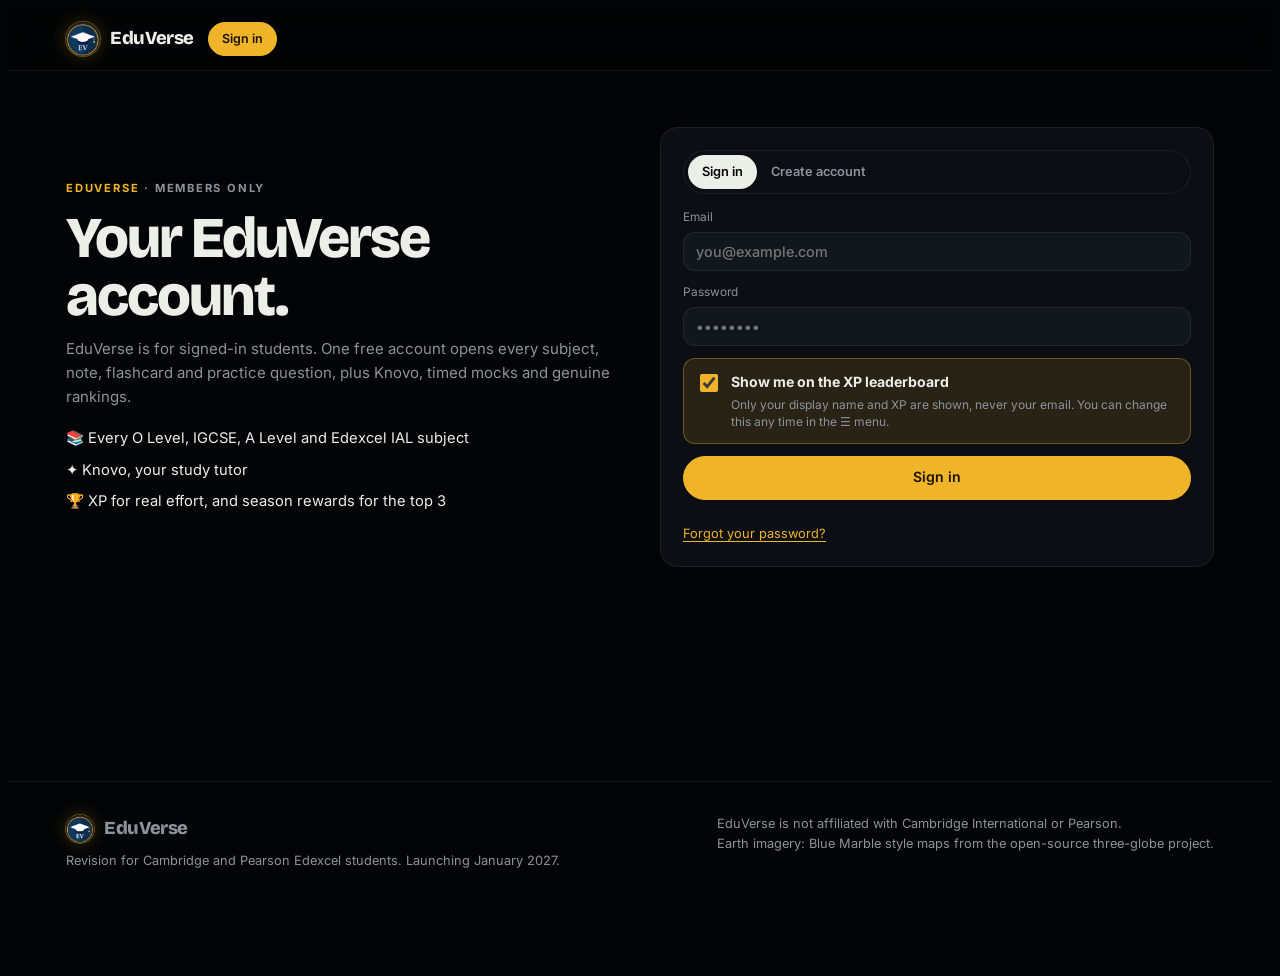
==== commit 60a1bccf: "Remove the classic site; add Gift Pro, Papers lock, free mock papers and one-step database setup The" ====
--- a/signin.html
+++ b/signin.html
@@ -1,850 +1,13 @@
-<!DOCTYPE html>
-<html lang="en">
-<head>
-<meta charset="utf-8">
-<meta name="viewport" content="width=device-width, initial-scale=1">
-<title>EDUVERSE — Sign In · International Academic Platform</title>
-<meta name="theme-color" content="#05070f">
-<link rel="manifest" href="manifest.webmanifest">
-<link rel="icon" type="image/png" sizes="32x32" href="icons/favicon-32.png">
-<link rel="icon" type="image/png" sizes="192x192" href="icons/icon-192.png">
-<link rel="apple-touch-icon" href="icons/icon-192.png">
-<style>
-:root{
-  --bg0:#03040a; --bg1:#060b18; --navy:#0a1428; --panel:rgba(13,20,40,.62);
-  --gold:#d9b25f; --gold-2:#f0d58a; --gold-dim:rgba(217,178,95,.28);
-  --text:#f2f0e9; --muted:#9aa3bd; --line:rgba(217,178,95,.22);
-  --blue-glow:rgba(59,110,220,.16); --red:#f87171; --green:#4ade80;
-}
-*{margin:0;padding:0;box-sizing:border-box}
-html,body{min-height:100%}
-body{
-  background:
-    radial-gradient(1200px 700px at 12% -10%, rgba(43,76,138,.28), transparent 60%),
-    radial-gradient(1000px 600px at 108% 110%, rgba(43,76,138,.22), transparent 55%),
-    radial-gradient(700px 500px at 85% -5%, rgba(217,178,95,.07), transparent 60%),
-    linear-gradient(160deg, var(--bg1), var(--bg0) 60%);
-  color:var(--text);
-  font-family:"Segoe UI",system-ui,-apple-system,sans-serif;
-  overflow-x:hidden;
-}
-.serif{font-family:Georgia,"Times New Roman",serif}
-/* ---------- background decorations ---------- */
-.formula-field{position:fixed;inset:0;pointer-events:none;z-index:0;overflow:hidden}
-.formula-field span{
-  position:absolute;color:rgba(154,163,189,.10);font-family:Georgia,serif;
-  animation:drift 26s linear infinite;white-space:nowrap;user-select:none;
-}
-@keyframes drift{0%{transform:translateY(0) rotate(-4deg)}50%{transform:translateY(-26px) rotate(3deg)}100%{transform:translateY(0) rotate(-4deg)}}
-.gridlines{position:fixed;inset:0;z-index:0;pointer-events:none;opacity:.5;
-  background-image:linear-gradient(rgba(120,140,190,.05) 1px,transparent 1px),linear-gradient(90deg,rgba(120,140,190,.05) 1px,transparent 1px);
-  background-size:64px 64px;
-  mask-image:radial-gradient(900px 600px at 50% 40%,#000 30%,transparent 75%);
-  -webkit-mask-image:radial-gradient(900px 600px at 50% 40%,#000 30%,transparent 75%);
-}
-/* ---------- top bar ---------- */
-.topbar{position:relative;z-index:5;display:flex;align-items:center;justify-content:space-between;
-  padding:18px 4vw;max-width:1380px;margin:0 auto}
-.brand{display:flex;align-items:center;gap:12px;text-decoration:none}
-.brand .mark{width:42px;height:42px;flex:0 0 42px;border-radius:50%;overflow:hidden;
-  border:1px solid var(--gold-dim);box-shadow:0 4px 18px rgba(0,0,0,.45)}
-.brand .mark img{display:block;width:100%;height:100%;object-fit:cover}
-.brand .name{font-weight:800;letter-spacing:.34em;font-size:.95rem;
-  background:linear-gradient(90deg,var(--gold-2),var(--gold));-webkit-background-clip:text;background-clip:text;color:transparent}
-.brand .tagline{display:block;letter-spacing:.18em;font-size:.58rem;color:var(--muted);margin-top:2px}
-.home-link{color:var(--muted);text-decoration:none;font-size:.82rem;letter-spacing:.08em;
-  border:1px solid rgba(255,255,255,.10);padding:8px 16px;border-radius:999px;transition:.25s}
-.home-link:hover{color:var(--gold-2);border-color:var(--gold-dim);box-shadow:0 0 16px rgba(217,178,95,.15)}
-/* ---------- layout ---------- */
-.stage{position:relative;z-index:2;max-width:1380px;margin:0 auto;padding:26px 4vw 70px;
-  display:grid;grid-template-columns:1.05fr .95fr;gap:56px;align-items:center;min-height:calc(100vh - 90px)}
-/* ---------- showcase (left) ---------- */
-.showcase{text-align:center}
-.globe-wrap{position:relative;width:min(430px,80vw);margin:0 auto;aspect-ratio:1}
-.globe-glow{position:absolute;inset:-12%;border-radius:50%;
-  background:radial-gradient(circle,rgba(59,110,220,.28),rgba(217,178,95,.10) 45%,transparent 68%);
-  animation:breathe 6s ease-in-out infinite}
-@keyframes breathe{0%,100%{opacity:.75;transform:scale(1)}50%{opacity:1;transform:scale(1.045)}}
-.globe-wrap svg{position:relative;width:100%;height:100%;filter:drop-shadow(0 18px 40px rgba(0,0,0,.55))}
-.orbit-slow{transform-origin:210px 210px;animation:orbit 34s linear infinite}
-.orbit-fast{transform-origin:210px 210px;animation:orbit 18s linear infinite reverse}
-@keyframes orbit{to{transform:rotate(360deg)}}
-.showcase h1{font-family:Georgia,serif;font-weight:600;font-size:clamp(1.9rem,3.2vw,2.7rem);
-  margin:26px 0 6px;letter-spacing:.01em}
-.showcase h1 em{font-style:normal;background:linear-gradient(90deg,var(--gold-2),var(--gold));
-  -webkit-background-clip:text;background-clip:text;color:transparent}
-.showcase .lede{color:var(--muted);font-size:.95rem;max-width:480px;margin:0 auto;line-height:1.7}
-.crests{display:flex;justify-content:center;gap:10px;flex-wrap:wrap;margin-top:22px}
-.crest{font-size:.72rem;letter-spacing:.14em;color:var(--gold-2);border:1px solid var(--gold-dim);
-  padding:7px 14px;border-radius:999px;background:rgba(217,178,95,.06)}
-.shelf{margin:30px auto 0;width:min(300px,70%);opacity:.95}
-/* ---------- auth card (right) ---------- */
-.auth-card{position:relative;border-radius:22px;padding:34px 34px 30px;
-  background:var(--panel);border:1px solid var(--line);
-  backdrop-filter:blur(18px);-webkit-backdrop-filter:blur(18px);
-  box-shadow:0 30px 80px rgba(0,0,0,.55),0 0 0 1px rgba(255,255,255,.03) inset,0 0 60px rgba(59,110,220,.10) inset}
-.auth-card::before{content:"";position:absolute;inset:-1px;border-radius:23px;padding:1px;pointer-events:none;
-  background:linear-gradient(140deg,rgba(240,213,138,.5),transparent 30%,transparent 70%,rgba(59,110,220,.35));
-  -webkit-mask:linear-gradient(#000 0 0) content-box,linear-gradient(#000 0 0);-webkit-mask-composite:xor;mask-composite:exclude}
-.card-head{margin-bottom:20px}
-.card-head h2{font-family:Georgia,serif;font-size:1.65rem;font-weight:600}
-.card-head p{color:var(--muted);font-size:.88rem;margin-top:5px}
-/* tabs */
-.tabs{display:flex;position:relative;background:rgba(255,255,255,.045);border:1px solid rgba(255,255,255,.07);
-  border-radius:12px;padding:4px;margin-bottom:24px}
-.tabs button{flex:1;background:none;border:none;color:var(--muted);font-size:.8rem;font-weight:700;
-  letter-spacing:.14em;padding:11px 0;border-radius:9px;cursor:pointer;position:relative;z-index:1;transition:color .3s}
-.tabs button[aria-selected="true"]{color:#1a1206}
-.tab-ink{position:absolute;top:4px;bottom:4px;width:calc(50% - 4px);left:4px;border-radius:9px;
-  background:linear-gradient(120deg,var(--gold-2),var(--gold));
-  box-shadow:0 4px 16px rgba(217,178,95,.35);transition:transform .38s cubic-bezier(.6,.05,.2,1)}
-.tabs.register .tab-ink{transform:translateX(100%)}
-/* views */
-.view{display:none;animation:viewIn .45s cubic-bezier(.3,.7,.3,1)}
-.view.active{display:block}
-@keyframes viewIn{from{opacity:0;transform:translateY(14px)}to{opacity:1;transform:none}}
-/* fields */
-.field{margin-bottom:15px}
-.field label{display:block;font-size:.7rem;letter-spacing:.16em;color:var(--muted);margin-bottom:7px;text-transform:uppercase}
-.inwrap{position:relative}
-.inwrap .icon{position:absolute;left:13px;top:50%;transform:translateY(-50%);width:17px;height:17px;
-  color:var(--muted);transition:color .3s;pointer-events:none}
-input,select{width:100%;background:rgba(6,10,22,.72);border:1px solid rgba(255,255,255,.11);
-  color:var(--text);border-radius:11px;padding:13px 14px 13px 42px;font-size:.92rem;outline:none;
-  transition:border-color .25s, box-shadow .25s, background .25s;appearance:none}
-select{padding-left:14px;cursor:pointer;
-  background-image:url("data:image/svg+xml,%3Csvg xmlns='http://www.w3.org/2000/svg' width='10' height='6'%3E%3Cpath d='M1 1l4 4 4-4' stroke='%23d9b25f' fill='none' stroke-width='1.5'/%3E%3C/svg%3E");
-  background-repeat:no-repeat;background-position:right 14px center}
-select option{background:#0a1428;color:var(--text)}
-input::placeholder{color:rgba(154,163,189,.5)}
-input:focus,select:focus{border-color:var(--gold);box-shadow:0 0 0 3px rgba(217,178,95,.16),0 0 22px rgba(217,178,95,.14);
-  background:rgba(10,16,32,.85)}
-.inwrap:focus-within .icon{color:var(--gold)}
-input[aria-invalid="true"],select[aria-invalid="true"]{border-color:var(--red);box-shadow:0 0 0 3px rgba(248,113,113,.14)}
-.err{display:none;color:#fca5a5;font-size:.74rem;margin-top:6px;line-height:1.45}
-.err.show{display:block;animation:viewIn .3s}
-.eye{position:absolute;right:6px;top:50%;transform:translateY(-50%);background:none;border:none;cursor:pointer;
-  color:var(--muted);padding:8px;border-radius:8px;display:grid;place-items:center;transition:.25s}
-.eye:hover{color:var(--gold-2)}
-.eye svg{width:18px;height:18px}
-/* options row */
-.optrow{display:flex;justify-content:space-between;align-items:center;margin:2px 0 20px;font-size:.8rem}
-.remember{display:flex;align-items:center;gap:8px;color:var(--muted);cursor:pointer;user-select:none}
-.remember input{width:15px;height:15px;padding:0;accent-color:var(--gold);cursor:pointer}
-.linklike{background:none;border:none;color:var(--gold-2);font-size:.8rem;cursor:pointer;padding:0;
-  text-decoration:none;border-bottom:1px solid transparent;transition:.25s}
-.linklike:hover{border-bottom-color:var(--gold)}
-/* buttons */
-.btn-gold{position:relative;width:100%;border:none;cursor:pointer;border-radius:12px;padding:15px;
-  font-weight:800;letter-spacing:.22em;font-size:.86rem;color:#191104;
-  background:linear-gradient(120deg,var(--gold-2),var(--gold) 55%,#b78f3e);
-  box-shadow:0 10px 30px rgba(217,178,95,.28),0 1px 0 rgba(255,255,255,.35) inset;
-  transition:transform .22s, box-shadow .22s, filter .22s;overflow:hidden}
-.btn-gold:hover{transform:translateY(-2px);box-shadow:0 16px 42px rgba(217,178,95,.4);filter:brightness(1.06)}
-.btn-gold:active{transform:translateY(0) scale(.99)}
-.btn-gold:disabled{opacity:.75;cursor:wait;transform:none}
-.btn-gold .spinner{display:none;width:17px;height:17px;border:2.5px solid rgba(25,17,4,.25);
-  border-top-color:#191104;border-radius:50%;animation:spin .7s linear infinite;vertical-align:-3px;margin-right:9px}
-.btn-gold.loading .spinner{display:inline-block}
-@keyframes spin{to{transform:rotate(360deg)}}
-.btn-ghost{flex:1;border:1px solid var(--line);background:rgba(217,178,95,.05);color:var(--gold-2);
-  border-radius:12px;padding:13px 10px;font-weight:700;letter-spacing:.16em;font-size:.74rem;cursor:pointer;transition:.25s;text-align:center;text-decoration:none;display:block}
-.btn-ghost:hover{background:rgba(217,178,95,.13);border-color:var(--gold);box-shadow:0 0 22px rgba(217,178,95,.18);transform:translateY(-1px)}
-.btn-row{display:flex;gap:10px;margin-top:14px}
-.divider{display:flex;align-items:center;gap:12px;color:var(--muted);font-size:.7rem;letter-spacing:.2em;margin:20px 0 14px}
-.divider::before,.divider::after{content:"";flex:1;height:1px;background:linear-gradient(90deg,transparent,rgba(217,178,95,.3),transparent)}
-.switchline{text-align:center;color:var(--muted);font-size:.83rem;margin-top:18px}
-/* notice */
-.notice{display:none;border-radius:12px;padding:13px 15px;font-size:.82rem;line-height:1.6;margin-top:16px;animation:viewIn .35s}
-.notice.show{display:block}
-.notice.amber{background:rgba(217,178,95,.09);border:1px solid var(--gold-dim);color:#eed9a4}
-.notice.green{background:rgba(74,222,128,.08);border:1px solid rgba(74,222,128,.3);color:#bbf7d0}
-.notice.red{background:rgba(248,113,113,.08);border:1px solid rgba(248,113,113,.3);color:#fecaca}
-/* strength meter */
-.meter{height:4px;border-radius:99px;background:rgba(255,255,255,.08);margin-top:8px;overflow:hidden}
-.meter i{display:block;height:100%;width:0;border-radius:99px;transition:width .35s, background .35s}
-/* ---------- syllabus finder modal ---------- */
-.modal-veil{position:fixed;inset:0;z-index:50;background:rgba(3,4,10,.78);backdrop-filter:blur(8px);
-  display:none;align-items:center;justify-content:center;padding:20px}
-.modal-veil.open{display:flex;animation:veilIn .3s}
-@keyframes veilIn{from{opacity:0}to{opacity:1}}
-.modal{width:min(620px,94vw);max-height:90vh;overflow:auto;border-radius:20px;padding:32px;
-  background:linear-gradient(165deg,#0c1528,#070d1c);border:1px solid var(--line);
-  box-shadow:0 40px 100px rgba(0,0,0,.7),0 0 50px rgba(59,110,220,.12) inset;animation:viewIn .4s}
-.modal h3{font-family:Georgia,serif;font-size:1.4rem;margin-bottom:4px}
-.modal .sub{color:var(--muted);font-size:.85rem;margin-bottom:22px}
-.modal .close{float:right;background:none;border:1px solid rgba(255,255,255,.12);color:var(--muted);
-  width:32px;height:32px;border-radius:9px;cursor:pointer;font-size:.95rem;transition:.25s}
-.modal .close:hover{color:var(--gold-2);border-color:var(--gold-dim)}
-.finder-grid{display:grid;grid-template-columns:1fr 1fr;gap:14px}
-.finder-grid .field{margin-bottom:0}
-.finder-grid .full{grid-column:1/-1}
-.finder-result{display:none;margin-top:20px;border:1px solid var(--gold-dim);border-radius:14px;
-  padding:18px;background:rgba(217,178,95,.05);animation:viewIn .4s}
-.finder-result.show{display:block}
-.finder-result .subjname{font-size:1.05rem;font-weight:700;margin-bottom:4px}
-.finder-result .subjmeta{color:var(--muted);font-size:.8rem;margin-bottom:14px}
-.finder-empty{color:#eed9a4;font-size:.85rem;line-height:1.65}
-/* footer strip */
-.foot{position:relative;z-index:2;text-align:center;color:rgba(154,163,189,.55);font-size:.72rem;
-  letter-spacing:.12em;padding:0 4vw 26px}
-/* ---------- responsive ---------- */
-@media (max-width:1020px){
-  .stage{grid-template-columns:1fr;gap:36px;padding-top:10px}
-  .globe-wrap{width:min(280px,64vw)}
-  .showcase h1{margin-top:16px}
-  .shelf{display:none}
-}
-@media (max-width:520px){
-  .auth-card{padding:26px 20px}
-  .finder-grid{grid-template-columns:1fr}
-  .btn-row{flex-direction:column}
-  .brand .tagline{display:none}
-}
-@media (prefers-reduced-motion:reduce){
-  *,*::before,*::after{animation-duration:.01ms!important;animation-iteration-count:1!important;transition-duration:.01ms!important}
-}
-</style>
-</head>
-<body>
-<div class="gridlines" aria-hidden="true"></div>
-<div class="formula-field" aria-hidden="true" id="formulaField"></div>
-
-<header class="topbar">
-  <a class="brand" href="index.html">
-    <span class="mark"><img src="assets/eduverse_logo.png" alt=""></span>
-    <span><span class="name">EDUVERSE</span><span class="tagline">INTERNATIONAL ACADEMIC PLATFORM</span></span>
-  </a>
-  <a class="home-link" href="index.html">← Back to EduVerse</a>
-</header>
-
-<main class="stage">
-  <!-- ================= SHOWCASE ================= -->
-  <section class="showcase" aria-hidden="false">
-    <div class="globe-wrap">
-      <div class="globe-glow"></div>
-      <svg viewBox="0 0 420 420" role="img" aria-label="Glowing globe with golden orbital lines">
-        <defs>
-          <radialGradient id="gsurf" cx="38%" cy="32%" r="80%">
-            <stop offset="0%" stop-color="#233c6e"/>
-            <stop offset="45%" stop-color="#101f42"/>
-            <stop offset="100%" stop-color="#060b1c"/>
-          </radialGradient>
-          <linearGradient id="ggold" x1="0" y1="0" x2="1" y2="1">
-            <stop offset="0%" stop-color="#f0d58a"/><stop offset="100%" stop-color="#b78f3e"/>
-          </linearGradient>
-          <filter id="soft" x="-40%" y="-40%" width="180%" height="180%">
-            <feGaussianBlur stdDeviation="3.2"/>
-          </filter>
-        </defs>
-        <!-- orbital rings -->
-        <g class="orbit-slow" opacity=".9">
-          <ellipse cx="210" cy="210" rx="196" ry="66" fill="none" stroke="url(#ggold)" stroke-width="1.4" transform="rotate(-18 210 210)"/>
-          <circle cx="390" cy="178" r="4.5" fill="#f0d58a" filter="url(#soft)"/>
-        </g>
-        <g class="orbit-fast" opacity=".75">
-          <ellipse cx="210" cy="210" rx="172" ry="110" fill="none" stroke="url(#ggold)" stroke-width="1" stroke-dasharray="5 7" transform="rotate(24 210 210)"/>
-          <circle cx="80" cy="300" r="3.2" fill="#d9b25f" filter="url(#soft)"/>
-        </g>
-        <ellipse cx="210" cy="210" rx="205" ry="205" fill="none" stroke="rgba(59,110,220,.35)" stroke-width="1"/>
-        <!-- globe sphere -->
-        <circle cx="210" cy="210" r="132" fill="url(#gsurf)" stroke="rgba(240,213,138,.4)" stroke-width="1.2"/>
-        <!-- latitude / longitude -->
-        <g stroke="rgba(240,213,138,.42)" fill="none" stroke-width=".9">
-          <ellipse cx="210" cy="210" rx="132" ry="44"/>
-          <ellipse cx="210" cy="210" rx="132" ry="88"/>
-          <ellipse cx="210" cy="210" rx="44" ry="132"/>
-          <ellipse cx="210" cy="210" rx="88" ry="132"/>
-          <line x1="78" y1="210" x2="342" y2="210"/>
-        </g>
-        <g stroke="rgba(120,150,220,.30)" fill="none" stroke-width=".8">
-          <ellipse cx="210" cy="210" rx="132" ry="18"/>
-          <ellipse cx="210" cy="210" rx="18" ry="132"/>
-          <ellipse cx="210" cy="210" rx="116" ry="132"/>
-          <ellipse cx="210" cy="210" rx="132" ry="116"/>
-        </g>
-        <!-- meridian shine + stars -->
-        <path d="M120 130 A132 132 0 0 1 250 84" stroke="rgba(255,255,255,.35)" stroke-width="2" fill="none" stroke-linecap="round"/>
-        <g fill="#f0d58a">
-          <circle cx="150" cy="120" r="1.8" opacity=".9"/><circle cx="286" cy="150" r="1.4" opacity=".7"/>
-          <circle cx="180" cy="300" r="1.6" opacity=".8"/><circle cx="320" cy="260" r="1.2" opacity=".7"/>
-          <circle cx="110" cy="230" r="1.3" opacity=".7"/>
-        </g>
-      </svg>
-    </div>
-
-    <h1 class="serif">One passport.<br><em>Every examination board.</em></h1>
-    <p class="lede">Syllabuses, original practice libraries, past-paper technique and exam preparation for Cambridge O Level, A Level, AS Level, IGCSE and Pearson Edexcel — built for students worldwide.</p>
-
-    <div class="crests">
-      <span class="crest">CAMBRIDGE O LEVEL</span>
-      <span class="crest">IGCSE</span>
-      <span class="crest">A / AS LEVEL</span>
-      <span class="crest">PEARSON EDEXCEL</span>
-    </div>
-
-    <!-- books & graduation cap -->
-    <svg class="shelf" viewBox="0 0 300 120" aria-hidden="true">
-      <defs><linearGradient id="spine" x1="0" y1="0" x2="0" y2="1"><stop offset="0%" stop-color="#1b2c52"/><stop offset="100%" stop-color="#0c1730"/></linearGradient></defs>
-      <g stroke="rgba(240,213,138,.55)" stroke-width="1.2">
-        <rect x="40" y="78" width="150" height="20" rx="4" fill="url(#spine)"/>
-        <rect x="52" y="56" width="132" height="20" rx="4" fill="#101f42"/>
-        <rect x="62" y="34" width="112" height="20" rx="4" fill="url(#spine)"/>
-        <line x1="48" y1="98" x2="182" y2="98" stroke="rgba(240,213,138,.35)"/>
-        <line x1="60" y1="76" x2="176" y2="76" stroke="rgba(240,213,138,.35)"/>
-      </g>
-      <g>
-        <path d="M225 30 L262 46 L225 62 L188 46 Z" fill="#d9b25f"/>
-        <path d="M210 54 v14 c0 6 30 6 30 0 V54" fill="none" stroke="#d9b25f" stroke-width="3"/>
-        <line x1="262" y1="46" x2="262" y2="72" stroke="#f0d58a" stroke-width="2"/>
-        <circle cx="262" cy="76" r="4" fill="#f0d58a"/>
-      </g>
-    </svg>
-  </section>
-
-  <!-- ================= AUTH CARD ================= -->
-  <section class="auth-card" aria-label="Account access">
-    <div class="tabs" id="tabs" role="tablist" aria-label="Sign in or create account">
-      <div class="tab-ink" aria-hidden="true"></div>
-      <button role="tab" id="tab-login" aria-selected="true" onclick="setTab('login')">SIGN IN</button>
-      <button role="tab" id="tab-register" aria-selected="false" onclick="setTab('register')">REGISTER</button>
-    </div>
-
-    <!-- ===== LOGIN ===== -->
-    <div class="view active" id="view-login" role="tabpanel" aria-labelledby="tab-login">
-      <div class="card-head">
-        <h2 class="serif">Welcome Back.</h2>
-        <p>Your academic journey continues here.</p>
-      </div>
-      <form id="formLogin" novalidate>
-        <div class="field">
-          <label for="loginId">Email or Username</label>
-          <div class="inwrap">
-            <svg class="icon" viewBox="0 0 24 24" fill="none" stroke="currentColor" stroke-width="1.6"><circle cx="12" cy="8" r="4"/><path d="M4 20c1.5-4 5-5.5 8-5.5s6.5 1.5 8 5.5"/></svg>
-            <input id="loginId" name="identifier" type="text" autocomplete="username" placeholder="you@example.com or your username">
-          </div>
-          <small class="err" id="err-loginId"></small>
-        </div>
-        <div class="field">
-          <label for="loginPw">Password</label>
-          <div class="inwrap">
-            <svg class="icon" viewBox="0 0 24 24" fill="none" stroke="currentColor" stroke-width="1.6"><rect x="5" y="10" width="14" height="10" rx="2"/><path d="M8 10V7a4 4 0 1 1 8 0v3"/></svg>
-            <input id="loginPw" name="password" type="password" autocomplete="current-password" placeholder="Your password">
-            <button type="button" class="eye" onclick="togglePw('loginPw',this)" aria-label="Show or hide password">
-              <svg viewBox="0 0 24 24" fill="none" stroke="currentColor" stroke-width="1.6"><path d="M2 12s3.5-6.5 10-6.5S22 12 22 12s-3.5 6.5-10 6.5S2 12 2 12Z"/><circle cx="12" cy="12" r="2.6"/></svg>
-            </button>
-          </div>
-          <small class="err" id="err-loginPw"></small>
-        </div>
-        <div class="optrow">
-          <label class="remember"><input type="checkbox" id="rememberMe"> Remember me</label>
-          <button type="button" class="linklike" onclick="showRecover()">Forgot password?</button>
-        </div>
-        <button class="btn-gold" id="btnLogin" type="submit"><span class="spinner"></span>SIGN IN</button>
-        <div class="notice" id="noticeLogin" role="alert"></div>
-      </form>
-      <div class="divider">OR</div>
-      <div class="btn-row">
-        <a class="btn-ghost" href="index.html">EXPLORE AS A GUEST</a>
-        <button class="btn-ghost" onclick="openFinder()">FIND MY SYLLABUS</button>
-      </div>
-      <p class="switchline">New to EduVerse? <button class="linklike" onclick="setTab('register')">Create an account</button></p>
-    </div>
-
-    <!-- ===== REGISTER ===== -->
-    <div class="view" id="view-register" role="tabpanel" aria-labelledby="tab-register">
-      <div class="card-head">
-        <h2 class="serif">Join EduVerse.</h2>
-        <p>Create your free account and unlock your full study workspace.</p>
-      </div>
-      <form id="formRegister" novalidate>
-        <div class="field">
-          <label for="regName">Full Name</label>
-          <div class="inwrap">
-            <svg class="icon" viewBox="0 0 24 24" fill="none" stroke="currentColor" stroke-width="1.6"><circle cx="12" cy="8" r="4"/><path d="M4 20c1.5-4 5-5.5 8-5.5s6.5 1.5 8 5.5"/></svg>
-            <input id="regName" name="fullname" type="text" autocomplete="name" placeholder="e.g. Ayesha Khan">
-          </div>
-          <small class="err" id="err-regName"></small>
-        </div>
-        <div class="field">
-          <label for="regEmail">Email Address</label>
-          <div class="inwrap">
-            <svg class="icon" viewBox="0 0 24 24" fill="none" stroke="currentColor" stroke-width="1.6"><rect x="3" y="5" width="18" height="14" rx="2"/><path d="m3 7 9 6 9-6"/></svg>
-            <input id="regEmail" name="email" type="email" autocomplete="email" placeholder="you@example.com">
-          </div>
-          <small class="err" id="err-regEmail"></small>
-        </div>
-        <div class="field">
-          <label for="regUser">Username</label>
-          <div class="inwrap">
-            <svg class="icon" viewBox="0 0 24 24" fill="none" stroke="currentColor" stroke-width="1.6"><path d="M4 6h16M4 12h10M4 18h13"/></svg>
-            <input id="regUser" name="username" type="text" autocomplete="username" placeholder="letters, numbers, _ only">
-          </div>
-          <small class="err" id="err-regUser"></small>
-        </div>
-        <div class="field">
-          <label for="regPw">Password</label>
-          <div class="inwrap">
-            <svg class="icon" viewBox="0 0 24 24" fill="none" stroke="currentColor" stroke-width="1.6"><rect x="5" y="10" width="14" height="10" rx="2"/><path d="M8 10V7a4 4 0 1 1 8 0v3"/></svg>
-            <input id="regPw" name="password" type="password" autocomplete="new-password" placeholder="Minimum 8 characters">
-            <button type="button" class="eye" onclick="togglePw('regPw',this)" aria-label="Show or hide password">
-              <svg viewBox="0 0 24 24" fill="none" stroke="currentColor" stroke-width="1.6"><path d="M2 12s3.5-6.5 10-6.5S22 12 22 12s-3.5 6.5-10 6.5S2 12 2 12Z"/><circle cx="12" cy="12" r="2.6"/></svg>
-            </button>
-          </div>
-          <div class="meter" aria-hidden="true"><i id="pwMeter"></i></div>
-          <small class="err" id="err-regPw"></small>
-        </div>
-        <div class="field">
-          <label for="regPw2">Confirm Password</label>
-          <div class="inwrap">
-            <svg class="icon" viewBox="0 0 24 24" fill="none" stroke="currentColor" stroke-width="1.6"><path d="M9 12.5 11 15l4.5-5.5"/><circle cx="12" cy="12" r="9"/></svg>
-            <input id="regPw2" name="confirm" type="password" autocomplete="new-password" placeholder="Repeat your password">
-          </div>
-          <small class="err" id="err-regPw2"></small>
-        </div>
-        <div class="finder-grid">
-          <div class="field">
-            <label for="regRole">Account Role</label>
-            <select id="regRole" name="role" onchange="roleInfo()">
-              <option value="student">Student</option>
-              <option value="teacher">Teacher</option>
-            </select>
-            <small class="err" id="err-regRole"></small>
-          </div>
-          <div class="field">
-            <label for="regBoard">Exam Board</label>
-            <select id="regBoard" name="board">
-              <option value="">Select board…</option>
-              <option value="cambridge">Cambridge International</option>
-              <option value="edexcel">Pearson Edexcel</option>
-            </select>
-            <small class="err" id="err-regBoard"></small>
-          </div>
-          <div class="field">
-            <label for="regQual">Qualification</label>
-            <select id="regQual" name="qualification">
-              <option value="">Select qualification…</option>
-              <option>O Level</option>
-              <option>IGCSE</option>
-              <option>AS Level</option>
-              <option>A Level</option>
-            </select>
-            <small class="err" id="err-regQual"></small>
-          </div>
-        </div>
-        <div class="notice" id="roleInfo" style="display:none;margin:4px 0 2px"></div>
-        <div style="height:16px"></div>
-        <button class="btn-gold" id="btnRegister" type="submit"><span class="spinner"></span>CREATE MY ACCOUNT</button>
-        <div class="notice" id="noticeRegister" role="alert"></div>
-      </form>
-      <p class="switchline">Already have an account? <button class="linklike" onclick="setTab('login')">Sign in</button></p>
-    </div>
-
-    <!-- ===== RECOVER ===== -->
-    <div class="view" id="view-recover" aria-label="Password recovery">
-      <div class="card-head">
-        <h2 class="serif">Reset your password.</h2>
-        <p>Enter your account email and we will send you a reset link.</p>
-      </div>
-      <form id="formRecover" novalidate>
-        <div class="field">
-          <label for="recEmail">Email Address</label>
-          <div class="inwrap">
-            <svg class="icon" viewBox="0 0 24 24" fill="none" stroke="currentColor" stroke-width="1.6"><rect x="3" y="5" width="18" height="14" rx="2"/><path d="m3 7 9 6 9-6"/></svg>
-            <input id="recEmail" name="email" type="email" autocomplete="email" placeholder="you@example.com">
-          </div>
-          <small class="err" id="err-recEmail"></small>
-        </div>
-        <button class="btn-gold" id="btnRecover" type="submit"><span class="spinner"></span>SEND RESET LINK</button>
-        <div class="notice" id="noticeRecover" role="alert"></div>
-      </form>
-      <p class="switchline"><button class="linklike" onclick="showLogin()">← Back to sign in</button></p>
-    </div>
-  </section>
-</main>
-
-<!-- ================= SYLLABUS FINDER ================= -->
-<div class="modal-veil" id="finderVeil" role="dialog" aria-modal="true" aria-labelledby="finderTitle">
-  <div class="modal">
-    <button class="close" onclick="closeFinder()" aria-label="Close">✕</button>
-    <h3 class="serif" id="finderTitle">Find My Syllabus</h3>
-    <p class="sub">Choose your board, qualification and subject — we will take you straight to its EduVerse resources.</p>
-    <div class="finder-grid">
-      <div class="field">
-        <label for="fBoard">1 · Exam Board</label>
-        <select id="fBoard" onchange="finderStep()">
-          <option value="">Select board…</option>
-          <option value="cambridge">Cambridge International</option>
-          <option value="edexcel">Pearson Edexcel</option>
-        </select>
-      </div>
-      <div class="field">
-        <label for="fQual">2 · Qualification</label>
-        <select id="fQual" onchange="finderStep()">
-          <option value="">Select qualification…</option>
-          <option value="olevel">O Level</option>
-          <option value="igcse">IGCSE</option>
-          <option value="aslevel">AS Level</option>
-          <option value="alevel">A Level</option>
-        </select>
-      </div>
-      <div class="field full">
-        <label for="fSubject">3 · Subject</label>
-        <select id="fSubject" onchange="finderStep()">
-          <option value="">Select subject…</option>
-        </select>
-      </div>
-    </div>
-    <div class="finder-result" id="finderResult"></div>
-  </div>
-</div>
-
-<p class="foot">EDUVERSE · INDEPENDENTLY CREATED STUDY MATERIALS · NOT ENDORSED BY CAMBRIDGE INTERNATIONAL EDUCATION OR PEARSON</p>
+<!doctype html>
+<html lang="en"><head><meta charset="utf-8"><title>EduVerse — Sign in</title>
+<meta name="viewport" content="width=device-width,initial-scale=1">
+<!-- Sign-in now lives inside index.html. This page only forwards old links and email links there. -->
 <script>
-/* ============================================================
-   EDUVERSE — Auth front-end
-   AUTHENTICATION ADAPTER
-   ------------------------------------------------------------
-   This page is fully wired to a real authentication API.
-   Set EV_AUTH.baseUrl to your auth server (or leave "" for
-   same-origin) and expose these endpoints:
-     POST {baseUrl}/api/auth/login     {identifier, password}
-     POST {baseUrl}/api/auth/register  {name, email, username, password, board, qualification}
-     POST {baseUrl}/api/auth/recover   {email}
-   Expected JSON success: {"ok":true, "token":"…", "user":{…}}
-   Expected JSON failure: {"ok":false, "error":"message"}
-   The server MUST hash passwords (bcrypt/argon2) and issue
-   sessions/JWTs over HTTPS. This page never stores passwords:
-   only the "Remember me" IDENTIFIER is kept in localStorage,
-   and only after a successful, server-confirmed sign-in.
-   ============================================================ */
-const EV_AUTH = {
-  /* OPTION A — Supabase (recommended, free): create a project at https://supabase.com,
-     open Project Settings → API, and paste the two values below. The moment both are
-     filled in, real registration, login and password reset work — no other code change.
-     (In Supabase: Authentication → Providers → Email ON; for testing you may turn
-     "Confirm email" OFF so logins work instantly.) */
-  supabase: { url: "https://yazzyldmohngmotiozlj.supabase.co", anonKey: "sb_publishable_1p58DjFzc2m-VsPOO1thuA_gjemaUpq" },
-  /* OPTION B — your own API: fill baseUrl and keep the endpoints below. */
-  baseUrl: "",   // e.g. "https://api.eduverse.example.com"
-  endpoints: { login:"/api/auth/login", register:"/api/auth/register", recover:"/api/auth/recover" },
-  timeoutMs: 9000
-};
-
-/* ---------- already signed in? skip this page entirely ---------- */
-(function(){
-  try{
-    const tok = localStorage.getItem("ev_auth_token");
-    if(!tok) return;
-    const exp = Number(localStorage.getItem("ev_auth_expires")||"0");
-    const hasRefresh = !!localStorage.getItem("ev_auth_refresh");
-    let jwtExpMs = 0;
-    try{ jwtExpMs = (JSON.parse(atob(tok.split(".")[1].replace(/-/g,"+").replace(/_/g,"/"))).exp||0)*1000; }catch(_){}
-    const alive = (exp && exp > Date.now()+60000) || (jwtExpMs && jwtExpMs > Date.now()+60000) || hasRefresh;
-    if(!alive) return; /* expired with no way to renew — stay and sign in again */
-    const next = new URLSearchParams(location.search).get("next") || "";
-    const n = next ? decodeURIComponent(next) : "";
-    location.replace(n ? (n.startsWith("#") ? ("index.html" + n) : n) : "index.html");
-  }catch(_){}
-})();
-
-/* ---------- background formulas ---------- */
-(function(){
-  const syms = ["E = mc²","∑","∫ f(x) dx","π","√","Δ","λ","θ","a² + b² = c²","y = mx + c","φ","∞","PV = nRT","x = (−b ± √(b²−4ac)) / 2a","∂","H₂O","e^{iπ} + 1 = 0","∮","sin²θ + cos²θ = 1","n = m / M","F = ma","log","P(A|B)","α","β","v = u + at","∇","ΔG = ΔH − TΔS","x³","lim x→0","NaCl","v = fλ","≠","≈","%","σ","μ","1 mol = 6.022×10²³"];
-  const field = document.getElementById('formulaField');
-  let html = "";
-  syms.forEach((s,i)=>{
-    const top = (i*37)%96, left = (i*53)%95, size = .72 + ((i*7)%10)/16, dur = 18 + (i*11)%20, delay = -(i*3)%20;
-    html += `<span style="top:${top}%;left:${left}%;font-size:${size}rem;animation-duration:${dur}s;animation-delay:${delay}s">${s}</span>`;
-  });
-  field.innerHTML = html;
-})();
-
-/* ---------- view & tab switching ---------- */
-const views = { login:"view-login", register:"view-register", recover:"view-recover" };
-function showView(name){
-  Object.values(views).forEach(id=>document.getElementById(id).classList.remove("active"));
-  document.getElementById(views[name]).classList.add("active");
-  const tabs = document.getElementById("tabs");
-  tabs.classList.toggle("register", name==="register");
-  document.getElementById("tab-login").setAttribute("aria-selected", name==="login"||name==="recover" ? "true":"false");
-  document.getElementById("tab-register").setAttribute("aria-selected", name==="register" ? "true":"false");
-}
-function setTab(name){ showView(name); clearNotices(); }
-function showRecover(){ showView("recover"); clearNotices(); }
-function showLogin(){ showView("login"); clearNotices(); }
-
-/* ---------- helpers ---------- */
-function togglePw(id, btn){
-  const el = document.getElementById(id);
-  const show = el.type === "password";
-  el.type = show ? "text" : "password";
-  btn.style.color = show ? "var(--gold-2)" : "";
-}
-function setErr(id, msg){
-  const input = document.getElementById(id), err = document.getElementById("err-"+id);
-  if(err){ err.textContent = msg||""; err.classList.toggle("show", !!msg); }
-  if(input) input.setAttribute("aria-invalid", msg ? "true" : "false");
-}
-function notice(id, kind, msg){
-  const n = document.getElementById(id);
-  n.className = "notice show " + kind; n.innerHTML = msg;
-}
-function clearNotices(){
-  document.querySelectorAll(".notice").forEach(n=>n.className="notice");
-  document.querySelectorAll(".err").forEach(e=>e.classList.remove("show"));
-  document.querySelectorAll("[aria-invalid]").forEach(i=>i.removeAttribute("aria-invalid"));
-}
-function setLoading(btnId, on){ document.getElementById(btnId).classList.toggle("loading", on); document.getElementById(btnId).disabled = on; }
-const emailOk = e => /^[^\s@]+@[^\s@]+\.[^\s@]{2,}$/.test(e);
-/* turn raw server messages into plain language students understand */
-function friendlyAuthError(raw){
-  const m = (raw||"").toLowerCase();
-  if(!m) return "Please try again.";
-  if(m.indexOf("over_email_send_rate_limit")!==-1) return "Too many emails sent from our side lately — please wait about an hour and try again.";
-  if(m.indexOf("email not confirmed")!==-1) return "Please confirm your email first — open the link we sent you, then sign in.";
-  if(m.indexOf("invalid login credentials")!==-1) return "That email and password don't match any account. Double-check both, or reset your password below.";
-  if(m.indexOf("user already registered")!==-1 || m.indexOf("already been registered")!==-1) return "An account with this email already exists — try signing in instead, or reset your password.";
-  if(m.indexOf("password should be at least")!==-1) return "Please choose a longer password (at least 6 characters).";
-  if(m.indexOf("unable to validate email address")!==-1 || m.indexOf("invalid email")!==-1) return "That email address doesn't look valid — please check it.";
-  if(m.indexOf("too many requests")!==-1) return "Too many attempts in a short time — please wait a minute and try again.";
-  if(m.indexOf("network")!==-1 || m.indexOf("failed to fetch")!==-1 || m.indexOf("abort")!==-1) return "Connection problem — check your internet and try again.";
-  return raw;
-}
-
-/* ---------- auth transport ---------- */
-async function authCall(kind, payload){
-  const ctrl = new AbortController();
-  const t = setTimeout(()=>ctrl.abort(), EV_AUTH.timeoutMs);
-  try{
-    /* --- Supabase path --- */
-    if(EV_AUTH.supabase.url && EV_AUTH.supabase.anonKey){
-      const base = EV_AUTH.supabase.url.replace(/\/$/, "");
-      const H = { "apikey": EV_AUTH.supabase.anonKey, "Authorization":"Bearer "+EV_AUTH.supabase.anonKey,
-                  "Content-Type":"application/json", "Accept":"application/json" };
-      let u="", body={};
-      if(kind==="login"){
-        if(!emailOk(payload.identifier)) return { ok:false, error:"Supabase sign-in uses your email address." };
-        u=base+"/auth/v1/token?grant_type=password"; body={ email:payload.identifier, password:payload.password };
-      }else if(kind==="register"){
-        u=base+"/auth/v1/signup"; body={ email:payload.email, password:payload.password,
-          data:{ full_name:payload.name, user_role:payload.user_role, name:payload.name, username:payload.username, board:payload.board, qualification:payload.qualification } };
-      }else{
-        u=base+"/auth/v1/recover"; body={ email:payload.email };
-      }
-      const r = await fetch(u, { method:"POST", headers:H, body:JSON.stringify(body), signal:ctrl.signal });
-      let d=null; try{ d=await r.json(); }catch(e){}
-      if(kind==="recover"){ return r.ok ? { ok:true } : { ok:false, error:(d&&(d.error_description||d.msg))||"Could not send the reset email." }; }
-      if(r.ok && d && d.access_token){ return { ok:true, token:d.access_token, refresh_token:d.refresh_token||"", expires_in:d.expires_in||3600, user:d.user||null }; }
-      if(r.ok && kind==="register"){ return { ok:true, needsConfirm:true }; }
-      const msg=(d&&(d.error_description||d.msg||d.message))||("Request failed ("+r.status+").");
-      return { ok:false, error:msg };
-    }
-    /* --- custom API path --- */
-    if(!EV_AUTH.baseUrl) return { ok:false, unconfigured:true };
-    const res = await fetch(EV_AUTH.baseUrl + EV_AUTH.endpoints[kind], {
-      method:"POST", headers:{ "Content-Type":"application/json", "Accept":"application/json" },
-      body: JSON.stringify(payload), signal: ctrl.signal, credentials:"include"
-    });
-    let data = null;
-    try{ data = await res.json(); }catch(e){ return { ok:false, unconfigured:true }; }
-    if(!data || typeof data !== "object") return { ok:false, unconfigured:true };
-    return data;
-  }catch(e){
-    return { ok:false, unconfigured:true };
-  }finally{ clearTimeout(t); }
-}
-const NOT_CONNECTED =
-  "<b>Sign-in service not connected yet.</b><br>The EDUVERSE account system is not linked to this deployment, so nothing was sent or stored — your details are safe. To activate real accounts, the easiest path is a free <b>Supabase</b> project: create one at supabase.com, copy the Project URL and anon key into <code>EV_AUTH.supabase</code> in this page — registration, login and reset start working immediately. (Or connect your own API: set <code>EV_AUTH.baseUrl</code> in this page to the server and expose <code>/api/auth/login</code>, <code>/api/auth/register</code> and <code>/api/auth/recover</code> (passwords hashed server-side with bcrypt/argon2, sessions over HTTPS, returning <code>{ok:true, token:&quot;…&quot;}</code> — the token unlocks the member libraries). These forms are fully wired and will work the moment the endpoint is live.";
-
-/* ---------- session + return path ---------- */
-const NEXT_PAGE = new URLSearchParams(location.search).get("next") || "";
-function storeSession(res, who){
-  try{
-    const tok = res.token || res.sessionToken || res.access_token || "";
-    if(tok) localStorage.setItem("ev_auth_token", tok);   // server-issued session token — never the password
-    if(res.refresh_token) localStorage.setItem("ev_auth_refresh", res.refresh_token);   // lets Knovo/Live Lesson renew silently
-    if(tok) localStorage.setItem("ev_auth_expires", String(Date.now() + (Number(res.expires_in)||3600)*1000));
-    const meta = (res.user && res.user.user_metadata) || {};
-    const info = { email: who || (res.user && res.user.email) || "",
-      full_name: meta.full_name || meta.name || "", user_role: meta.user_role || "" };
-    localStorage.setItem("ev_auth_user", JSON.stringify(info));
-  }catch(_){}
-}
-function destAfterAuth(){ return "index.html" + (NEXT_PAGE ? decodeURIComponent(NEXT_PAGE) : ""); }
-
-/* ---------- login ---------- */
-document.getElementById("formLogin").addEventListener("submit", async function(e){
-  e.preventDefault(); clearNotices();
-  const id = document.getElementById("loginId").value.trim();
-  const pw = document.getElementById("loginPw").value;
-  let ok = true;
-  if(!id){ setErr("loginId","Please enter your email or username."); ok=false; }
-  if(!pw){ setErr("loginPw","Please enter your password."); ok=false; }
-  if(!ok) return;
-  setLoading("btnLogin", true);
-  const res = await authCall("login", { identifier:id, password:pw });
-  setLoading("btnLogin", false);
-  document.getElementById("loginPw").value = "";            // never retain the password
-  if(res.unconfigured){ notice("noticeLogin","amber", NOT_CONNECTED); return; }
-  if(res.ok){
-    if(document.getElementById("rememberMe").checked){
-      try{ localStorage.setItem("eduverse_remembered_id", id); }catch(_){}
-    } else { try{ localStorage.removeItem("eduverse_remembered_id"); }catch(_){} }
-    storeSession(res, id);
-    notice("noticeLogin","green","<b>Signed in successfully.</b> Taking you to your workspace…");
-    setTimeout(()=>location.href=destAfterAuth(), 900);
-  }else{
-    notice("noticeLogin","red","<b>Sign-in failed.</b> " + friendlyAuthError(res.error));
-  }
-});
-(function(){ try{ const saved = localStorage.getItem("eduverse_remembered_id");
-  if(saved){ document.getElementById("loginId").value = saved; document.getElementById("rememberMe").checked = true; } }catch(_){} })();
-
-/* ---------- register ---------- */
-function roleInfo(){
-  const box=document.getElementById("roleInfo");
-  if(document.getElementById("regRole").value==="teacher"){
-    box.style.display="block";
-    box.className="notice show amber";
-    box.innerHTML="<b>✦ Teacher account benefits</b> — verified teachers get <b>$1.50 off</b> every paid paper folder and Knovo plan, early access to new subject folders, and priority listing for teacher-shared note packs. Register with your school email if you have one; we may ask for light verification before the discount activates.";
-  }else{
-    box.style.display="none";box.className="notice";box.innerHTML="";
-  }
-}
-const pwStrength = pw => {
-  let s = 0;
-  if(pw.length >= 8) s++; if(/[A-Z]/.test(pw)) s++; if(/\d/.test(pw)) s++;
-  if(/[^A-Za-z0-9]/.test(pw)) s++; if(pw.length >= 12) s++;
-  return s;
-};
-document.getElementById("regPw").addEventListener("input", function(){
-  const m = document.getElementById("pwMeter"), s = pwStrength(this.value);
-  m.style.width = (s*20)+"%";
-  m.style.background = s<=2 ? "var(--red)" : s<=3 ? "var(--gold)" : "var(--green)";
-});
-document.getElementById("formRegister").addEventListener("submit", async function(e){
-  e.preventDefault(); clearNotices();
-  const name = document.getElementById("regName").value.trim();
-  const email = document.getElementById("regEmail").value.trim();
-  const user = document.getElementById("regUser").value.trim();
-  const pw = document.getElementById("regPw").value;
-  const pw2 = document.getElementById("regPw2").value;
-  const role = document.getElementById("regRole").value;
-  const board = document.getElementById("regBoard").value;
-  const qual = document.getElementById("regQual").value;
-  let ok = true;
-  if(name.length < 2){ setErr("regName","Please enter your full name."); ok=false; }
-  if(!emailOk(email)){ setErr("regEmail","Please enter a valid email address."); ok=false; }
-  if(!/^[A-Za-z0-9_]{3,20}$/.test(user)){ setErr("regUser","3–20 characters: letters, numbers and underscores only."); ok=false; }
-  else {
-    /* community rule: no abusive, hateful, sexual or impersonating usernames */
-    const banned=["admin","administrator","eduverse","official","support","moderator","mod","staff","owner","cambridge","edx","hitler","nazi","isis","terror","fuck","shit","bitch","cunt","pussy","whore","slut","nigger","nigga","faggot","rape","rapist","porn","xxx","bastard","bloody","motherfucker","asshole","vagina","penis","boobs","retard","kike","chink","pedo","molest","incest","suicide","kys","jizz","wanker","twat","prick","dildo","clit","nude","nudes","hentai","nsfw","pedophile"];
-    const leet=user.toLowerCase().replace(/0/g,"o").replace(/1/g,"i").replace(/3/g,"e").replace(/4/g,"a").replace(/5/g,"s").replace(/7/g,"t").replace(/@/g,"a").replace(/\$/g,"s");
-    const norm=leet.replace(/[^a-z]/g,"");
-    /* short risky words match only as WHOLE words so real names
-       (Hassan, Pakistani, Dickson, Essex, Gayatri) are not blocked */
-    const risky=["ass","hoe","gay","lesbian","homo","sex","cum","dick","cock","anal","paki"];
-    const tokens=leet.split(/[^a-z]+/).filter(Boolean);
-    if(banned.some(b=>norm.indexOf(b)!==-1)||risky.some(b=>tokens.indexOf(b)>=0)||user.toLowerCase().indexOf("eduverse")!==-1){
-      setErr("regUser","That username isn't allowed — please pick a respectful one."); ok=false;
-    }
-  }
-  if(pw.length < 8 || !/[A-Za-z]/.test(pw) || !/\d/.test(pw)){ setErr("regPw","Use at least 8 characters with letters and numbers."); ok=false; }
-  if(pw2 !== pw){ setErr("regPw2","Passwords do not match."); ok=false; }
-  if(!board){ setErr("regBoard","Please choose your exam board."); ok=false; }
-  if(!qual){ setErr("regQual","Please choose your qualification."); ok=false; }
-  if(!ok) return;
-  setLoading("btnRegister", true);
-  const res = await authCall("register", { name, email, username:user, password:pw, user_role:role, board, qualification:qual });
-  setLoading("btnRegister", false);
-  document.getElementById("regPw").value = ""; document.getElementById("regPw2").value = "";
-  document.getElementById("pwMeter").style.width = "0";
-  if(res.unconfigured){ notice("noticeRegister","amber", NOT_CONNECTED); return; }
-  if(res.ok){
-    if(res.needsConfirm){
-      notice("noticeRegister","green","<b>Account created.</b> Check your inbox to confirm your email, then sign in here.");
-      setTab("login"); return;
-    }
-    storeSession(res, email);
-    notice("noticeRegister","green","<b>Account created.</b> Welcome to EduVerse — taking you in…");
-    setTimeout(()=>location.href=destAfterAuth(), 1000);
-  }else{
-    notice("noticeRegister","red","<b>Could not create the account.</b> " + friendlyAuthError(res.error));
-  }
-});
-
-/* ---------- recover ---------- */
-document.getElementById("formRecover").addEventListener("submit", async function(e){
-  e.preventDefault(); clearNotices();
-  const email = document.getElementById("recEmail").value.trim();
-  if(!emailOk(email)){ setErr("recEmail","Please enter the email linked to your account."); return; }
-  setLoading("btnRecover", true);
-  const res = await authCall("recover", { email });
-  setLoading("btnRecover", false);
-  if(res.unconfigured){ notice("noticeRecover","amber", NOT_CONNECTED); return; }
-  if(res.ok){ notice("noticeRecover","green","<b>Reset link sent.</b> Check your inbox — the link expires shortly."); }
-  else{ notice("noticeRecover","red","<b>Could not send the link.</b> " + friendlyAuthError(res.error)); }
-});
-
-/* ============================================================
-   FIND MY SYLLABUS — real subjects from the EduVerse library
-   ============================================================ */
-const EV_SUBJECTS = {
-  olevel: [
-    ["math4024","Mathematics","4024"],["chem5070","Chemistry","5070"],["phys5054","Physics","5054"],
-    ["bio5090","Biology","5090"],["eng1123","English Language","1123"],["cs2210","Computer Science","2210"],
-    ["acc7707","Accounting","7707"],["bus7115","Business Studies","7115"],["eco2281","Economics","2281"],
-    ["pak2059","Pakistan Studies","2059"],["isl2058","Islamiyat","2058"]
-  ],
-  igcse: [
-    ["chem0620","Chemistry","0620"],["phys0625","Physics","0625"],["cs0478","Computer Science","0478"],
-    ["ict0417","ICT","0417"],["eng0500","English First Language","0500"],["eng0510","English as a Second Language","0510"]
-  ],
-  alevel: [
-    ["m9709","Mathematics","9709"],["ch9701","Chemistry","9701"],["ph9702","Physics","9702"],
-    ["bio9700","Biology","9700"],["acc9706","Accounting","9706"],["bus9609","Business","9609"],
-    ["eco9708","Economics","9708"],["psy9990","Psychology","9990"],["eng9093","English Language","9093"]
-  ]
-};
-EV_SUBJECTS.aslevel = EV_SUBJECTS.alevel;   // AS content lives in the A Level subject pages
-const QUAL_LABEL = { olevel:"Cambridge O Level", igcse:"Cambridge IGCSE", aslevel:"Cambridge AS Level", alevel:"Cambridge A Level" };
-
-function openFinder(){ document.getElementById("finderVeil").classList.add("open"); }
-function closeFinder(){ document.getElementById("finderVeil").classList.remove("open"); }
-document.getElementById("finderVeil").addEventListener("click", e=>{ if(e.target.id==="finderVeil") closeFinder(); });
-document.addEventListener("keydown", e=>{ if(e.key==="Escape") closeFinder(); });
-
-function finderStep(){
-  const board = document.getElementById("fBoard").value;
-  const qual  = document.getElementById("fQual").value;
-  const sel   = document.getElementById("fSubject");
-  const out   = document.getElementById("finderResult");
-  sel.innerHTML = '<option value="">Select subject…</option>';
-  out.className = "finder-result"; out.innerHTML = "";
-  if(!board || !qual) return;
-  if(board === "edexcel"){
-    sel.innerHTML = '<option value="">—</option>';
-    out.className = "finder-result show";
-    out.innerHTML = '<p class="finder-empty"><b>Pearson Edexcel section — coming soon.</b><br>The Edexcel library is being prepared and is not published on the site yet, so there is nothing genuine to link you to. In the meantime you can explore the full Cambridge library as a guest.</p>';
-    return;
-  }
-  const list = EV_SUBJECTS[qual] || [];
-  sel.innerHTML = '<option value="">Select subject…</option>' +
-    list.map(s=>`<option value="${s[0]}">${s[1]} (${s[2]})</option>`).join("");
-  sel.onchange = function(){
-    const id = this.value;
-    if(!id){ out.className="finder-result"; out.innerHTML=""; return; }
-    const s = list.find(x=>x[0]===id);
-    const group = (qual==="olevel"||qual==="igcse") ? "olevel" : "alevel";
-    const note = qual==="aslevel" ? '<p class="finder-empty" style="margin-bottom:12px">AS Level content is covered inside the full A Level subject page — papers 1–2 of the A Level course.</p>' : "";
-    out.className = "finder-result show";
-    out.innerHTML = `<div class="subjname">${s[1]} <span style="color:var(--gold)">· ${s[2]}</span></div>
-      <div class="subjmeta">${QUAL_LABEL[qual]} · syllabus overview, detailed notes hub, original PDF practice library and exam technique</div>
-      ${note}
-      <a class="btn-gold" style="display:block;text-decoration:none;text-align:center" href="index.html#hub=${group}/${id}">OPEN ${s[1].toUpperCase()} RESOURCES →</a>`;
-  };
-}
+var h=location.hash||"",next=new URLSearchParams(location.search).get("next")||"";
+/* the owner dashboard sends people here with ?next=<page>.html : come back to it after signing in */
+var page=/^[A-Za-z0-9._-]+\.html$/.test(next)?next:"";
+try{if(page){if(localStorage.getItem("ev_auth_token")){location.replace(page);throw 0;}sessionStorage.setItem("ev_after_signin_url",page);}}catch(e){}
+if(!(page&&localStorage.getItem("ev_auth_token")))location.replace("index.html"+(/access_token|error=/.test(h)?h:"#signin"));
 </script>
-</body>
-</html>
+<noscript><meta http-equiv="refresh" content="0; url=index.html#signin"></noscript>
+</head><body style="background:#000;color:#eceee8;font-family:system-ui,sans-serif;padding:24px"><a href="index.html#signin" style="color:#f0b429">Continue to EduVerse</a></body></html>
